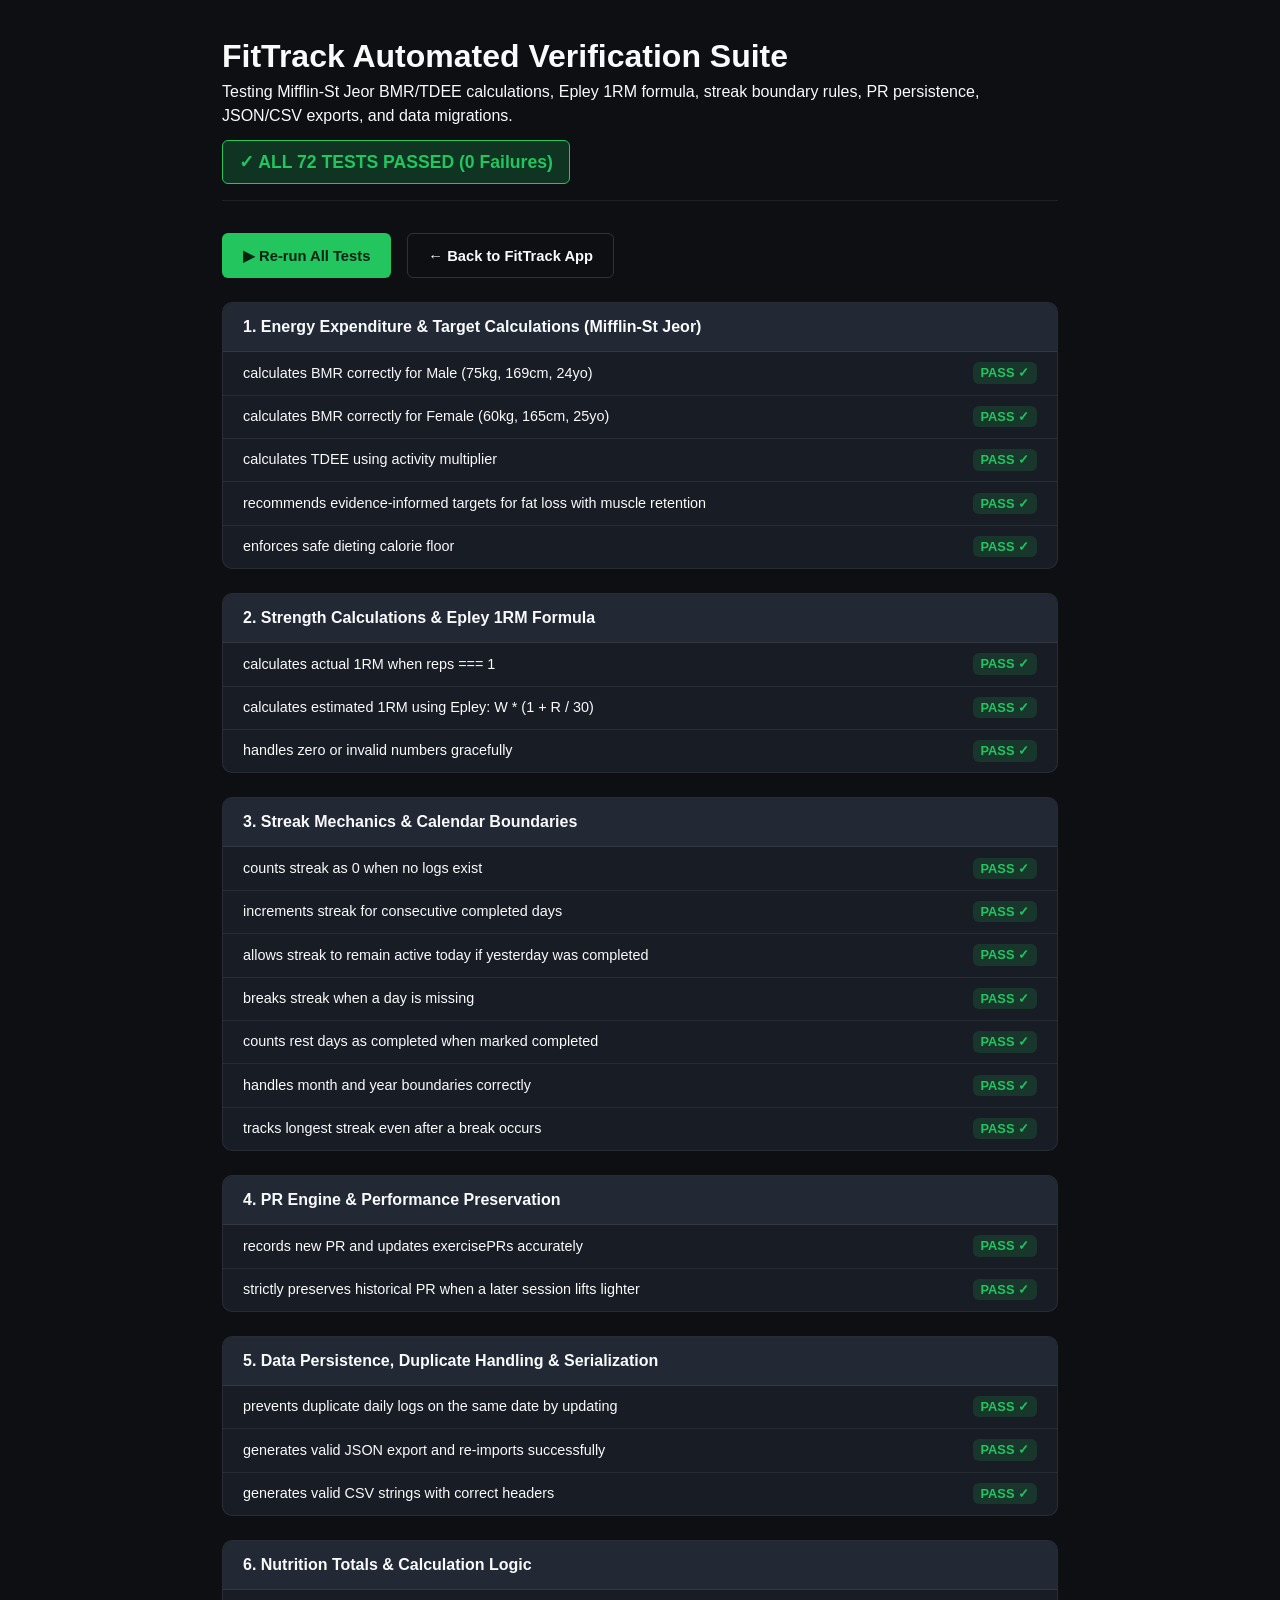
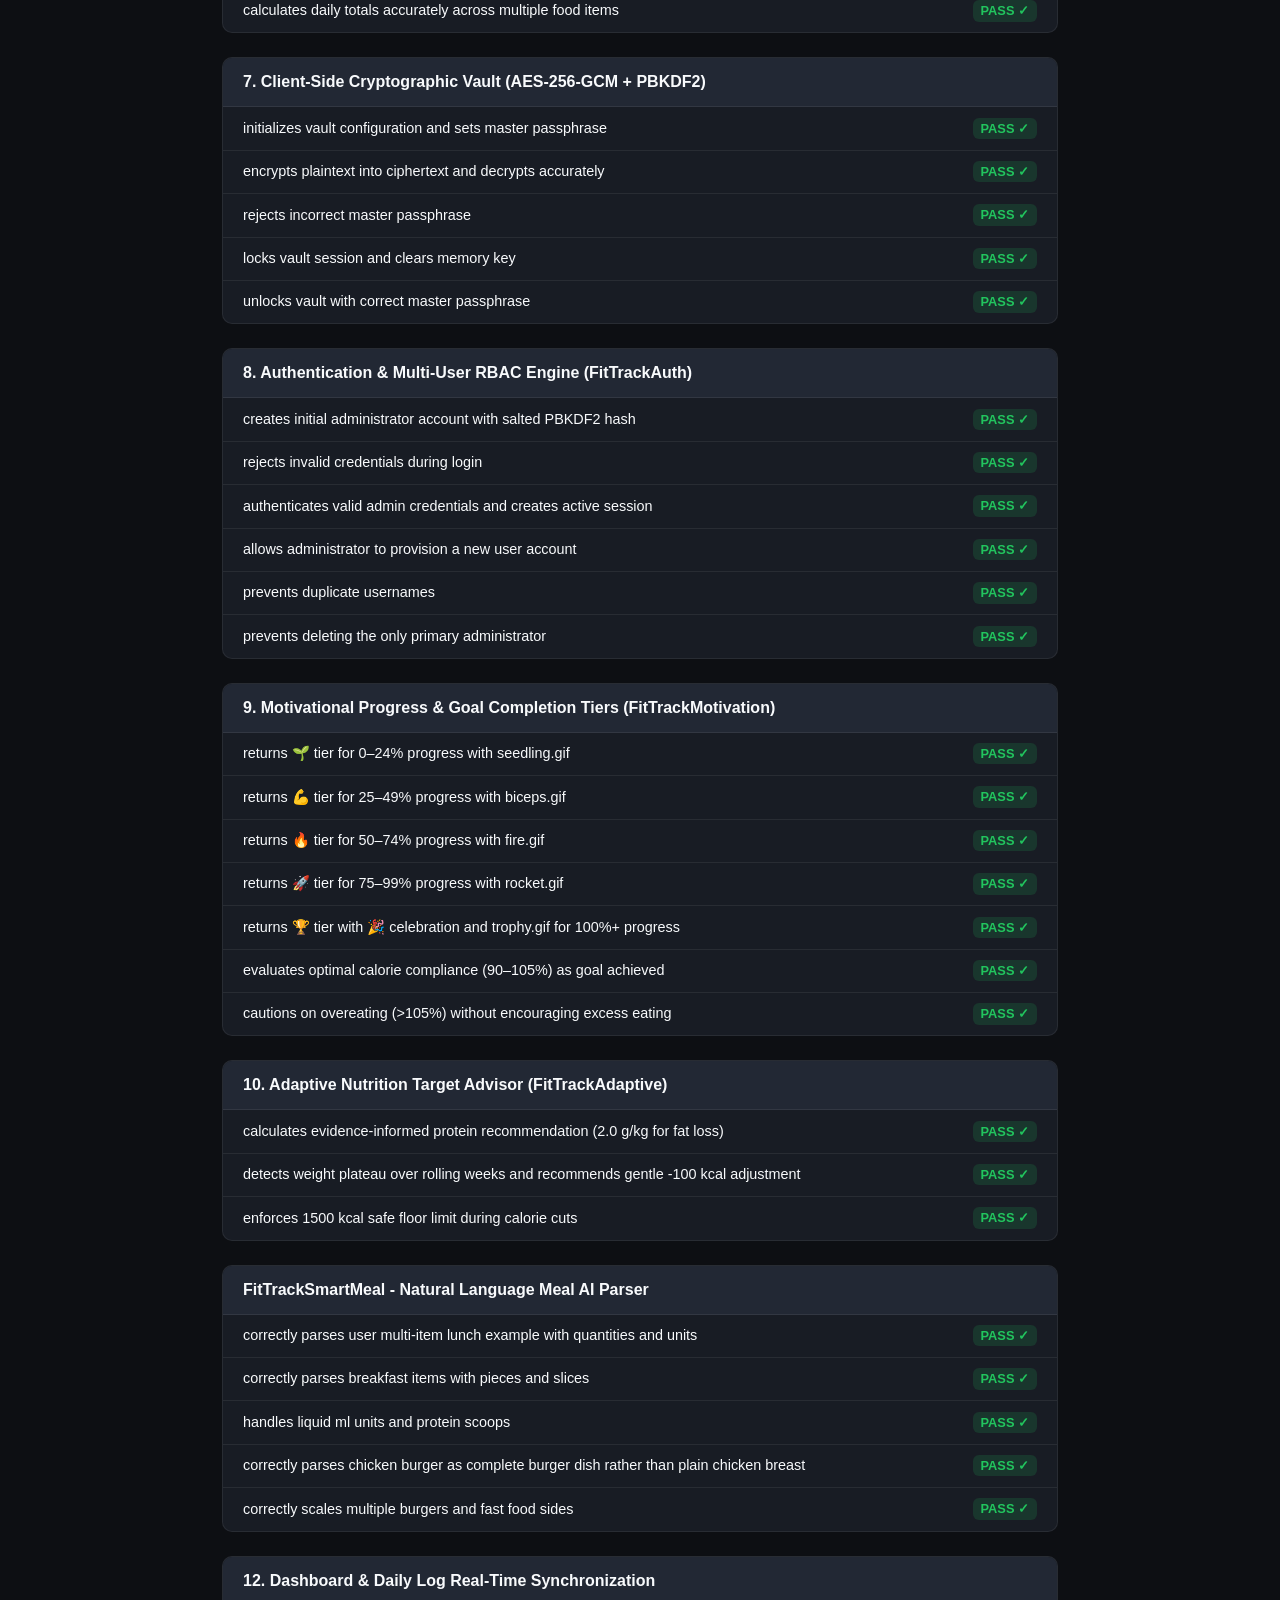
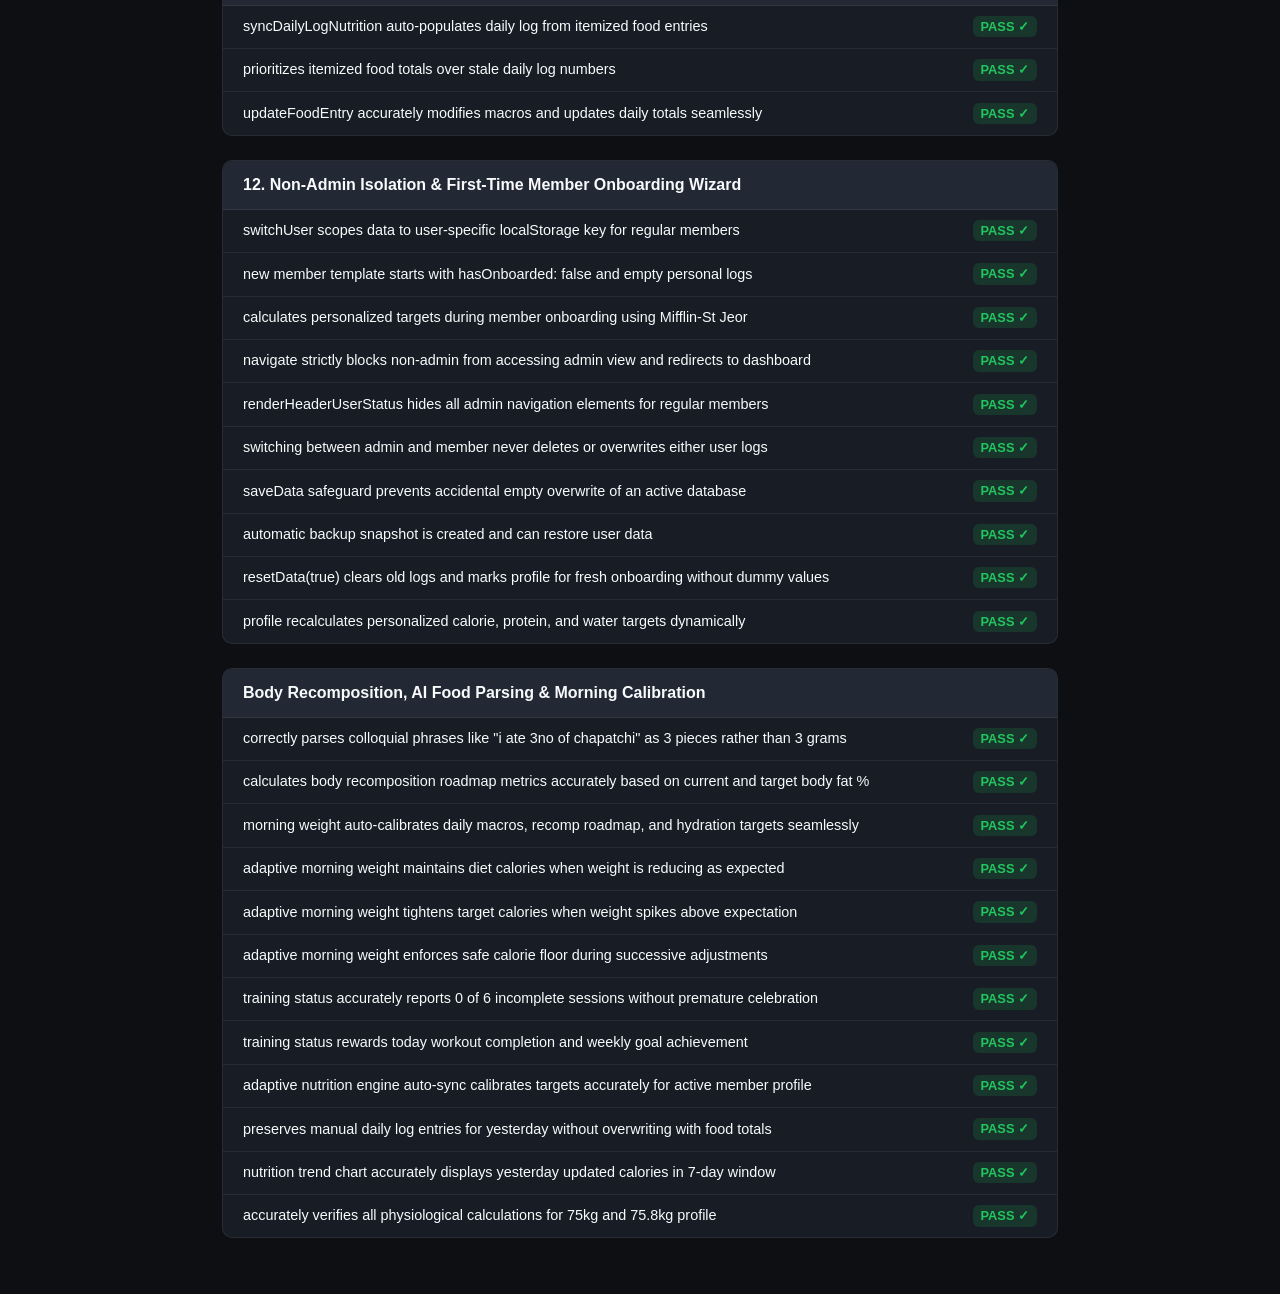
==== tests.html @ 97060d42 "feat: complete FitTrack Pro suite with Adaptive Nutrition Engine, Recomp Roadmap, and AES-256 Vault" ====
<!DOCTYPE html>
<html lang="en">
<head>
  <meta charset="UTF-8">
  <meta name="viewport" content="width=device-width, initial-scale=1.0">
  <title>FitTrack Automated Test Runner</title>
  <link rel="stylesheet" href="styles.css">
  <style>
    body {
      padding: 2rem;
      max-width: 900px;
      margin: 0 auto;
    }
    .test-header {
      margin-bottom: 2rem;
      border-bottom: 1px solid var(--border-subtle);
      padding-bottom: 1rem;
    }
    .test-summary-badge {
      display: inline-flex;
      align-items: center;
      gap: 0.5rem;
      font-size: 1.1rem;
      font-weight: 700;
      padding: 0.5rem 1rem;
      border-radius: var(--radius-sm);
      margin-top: 0.75rem;
    }
    .badge-pass {
      background-color: rgba(34, 197, 94, 0.2);
      color: var(--accent-lime);
      border: 1px solid var(--accent-lime);
    }
    .badge-fail {
      background-color: rgba(239, 68, 68, 0.2);
      color: #f87171;
      border: 1px solid #ef4444;
    }
    .test-suite {
      background-color: var(--bg-card);
      border: 1px solid var(--border-subtle);
      border-radius: var(--radius-md);
      margin-bottom: 1.5rem;
      overflow: hidden;
    }
    .suite-title {
      background-color: var(--bg-card-elevated);
      padding: 0.75rem 1.25rem;
      font-size: 1rem;
      font-weight: 700;
      border-bottom: 1px solid var(--border-subtle);
      display: flex;
      justify-content: space-between;
    }
    .test-case {
      padding: 0.65rem 1.25rem;
      border-bottom: 1px solid var(--border-subtle);
      display: flex;
      align-items: center;
      justify-content: space-between;
      font-size: 0.9rem;
    }
    .test-case:last-child {
      border-bottom: none;
    }
    .test-status {
      font-weight: 700;
      font-size: 0.8rem;
      padding: 0.2rem 0.5rem;
      border-radius: var(--radius-sm);
    }
    .status-ok {
      background-color: rgba(34, 197, 94, 0.15);
      color: var(--accent-lime);
    }
    .status-err {
      background-color: rgba(239, 68, 68, 0.15);
      color: #f87171;
    }
    .test-error-msg {
      color: #f87171;
      font-family: monospace;
      font-size: 0.8rem;
      margin-top: 0.35rem;
    }
    .test-runner-actions {
      display: flex;
      gap: 1rem;
      margin-bottom: 1.5rem;
    }
  </style>
</head>
<body>
  <div class="test-header">
    <h1>FitTrack Automated Verification Suite</h1>
    <p class="text-secondary">Testing Mifflin-St Jeor BMR/TDEE calculations, Epley 1RM formula, streak boundary rules, PR persistence, JSON/CSV exports, and data migrations.</p>
    <div id="test-summary">
      <div class="test-summary-badge badge-pass" id="summary-pill">
        Running tests...
      </div>
    </div>
  </div>

  <div class="test-runner-actions">
    <button type="button" class="btn btn-primary" onclick="runAllTests()">▶ Re-run All Tests</button>
    <a href="index.html" class="btn btn-outline">← Back to FitTrack App</a>
  </div>

  <div id="test-results-container"></div>

  <!-- Include App Logic -->
  <script src="app.js"></script>
  <script>
    'use strict';

    // Simple test harness
    const suites = [];
    let currentSuite = null;

    function describe(suiteName, fn) {
      currentSuite = { name: suiteName, tests: [] };
      suites.push(currentSuite);
      fn();
    }

    function it(testName, fn) {
      currentSuite.tests.push({ name: testName, fn });
    }

    function assert(condition, message) {
      if (!condition) {
        throw new Error(message || 'Assertion failed');
      }
    }

    function assertEquals(actual, expected, message) {
      if (actual !== expected) {
        throw new Error((message ? message + ': ' : '') + `Expected [${expected}] but got [${actual}]`);
      }
    }

    // ==========================================
    // TEST SUITES
    // ==========================================

    describe('1. Energy Expenditure & Target Calculations (Mifflin-St Jeor)', () => {
      it('calculates BMR correctly for Male (75kg, 169cm, 24yo)', () => {
        // 10*75 + 6.25*169 - 5*24 + 5 = 750 + 1056.25 - 120 + 5 = 1691.25 -> 1691
        const bmr = FitTrackCalc.calculateBMR(75, 169, 24, 'male');
        assertEquals(bmr, 1691, 'Male BMR should match Mifflin-St Jeor formula');
      });

      it('calculates BMR correctly for Female (60kg, 165cm, 25yo)', () => {
        // 10*60 + 6.25*165 - 5*25 - 161 = 600 + 1031.25 - 125 - 161 = 1345.25 -> 1345
        const bmr = FitTrackCalc.calculateBMR(60, 165, 25, 'female');
        assertEquals(bmr, 1345, 'Female BMR should match Mifflin-St Jeor formula');
      });

      it('calculates TDEE using activity multiplier', () => {
        const bmr = 1691;
        const tdee = FitTrackCalc.calculateTDEE(bmr, 1.6);
        assertEquals(tdee, 2706, 'TDEE should multiply BMR by 1.6');
      });

      it('recommends evidence-informed targets for fat loss with muscle retention', () => {
        const profile = { weight: 75, height: 169, age: 24, sex: 'male', activityLevel: '1.6', goal: 'fat_loss' };
        const targets = FitTrackCalc.calculateTargets(profile);

        assert(targets.targetCalories >= 2200 && targets.targetCalories <= 2400, `Calories should be in moderate deficit: ${targets.targetCalories}`);
        assertEquals(targets.proteinGrams, 150, 'Recommended protein at 2.0g/kg for 75kg should be 150g');
        assertEquals(targets.proteinRangeMin, 120, 'Min protein (1.6g/kg) should be 120g');
        assertEquals(targets.proteinRangeMax, 165, 'Max protein (2.2g/kg) should be 165g');
        assert(targets.deficitKcal >= 300 && targets.deficitKcal <= 500, 'Deficit should be moderate (300-500 kcal)');
      });

      it('enforces safe dieting calorie floor', () => {
        const lowProfile = { weight: 45, height: 150, age: 30, sex: 'female', activityLevel: '1.2', goal: 'fat_loss' };
        const targets = FitTrackCalc.calculateTargets(lowProfile);
        assert(targets.targetCalories >= 1500, 'Calorie target must never be dangerously low');
      });
    });

    describe('2. Strength Calculations & Epley 1RM Formula', () => {
      it('calculates actual 1RM when reps === 1', () => {
        const res = FitTrackCalc.calculate1RM(100, 1);
        assertEquals(res.estimated1RM, 100);
        assertEquals(res.isActual1RM, true, 'Reps === 1 should be flagged as Actual 1RM');
      });

      it('calculates estimated 1RM using Epley: W * (1 + R / 30)', () => {
        // 80 * (1 + 10 / 30) = 80 * 1.3333 = 106.7
        const res = FitTrackCalc.calculate1RM(80, 10);
        assertEquals(res.estimated1RM, 106.7);
        assertEquals(res.isActual1RM, false, 'Reps > 1 should be flagged as estimated');
      });

      it('handles zero or invalid numbers gracefully', () => {
        const res = FitTrackCalc.calculate1RM(0, 5);
        assertEquals(res.estimated1RM, 0);
        assertEquals(res.isActual1RM, false);
      });
    });

    describe('3. Streak Mechanics & Calendar Boundaries', () => {
      it('counts streak as 0 when no logs exist', () => {
        const res = FitTrackCalc.calculateStreaks([]);
        assertEquals(res.currentStreak, 0);
        assertEquals(res.longestStreak, 0);
        assertEquals(res.todayCompleted, false);
      });

      it('increments streak for consecutive completed days', () => {
        const logs = [
          { date: '2026-10-26', completed: true },
          { date: '2026-10-27', completed: true },
          { date: '2026-10-28', completed: true }
        ];
        const res = FitTrackCalc.calculateStreaks(logs, '2026-10-28');
        assertEquals(res.currentStreak, 3);
        assertEquals(res.longestStreak, 3);
        assertEquals(res.todayCompleted, true);
      });

      it('allows streak to remain active today if yesterday was completed', () => {
        const logs = [
          { date: '2026-10-26', completed: true },
          { date: '2026-10-27', completed: true }
          // 2026-10-28 is today and not yet completed
        ];
        const res = FitTrackCalc.calculateStreaks(logs, '2026-10-28');
        assertEquals(res.currentStreak, 2, 'Active streak should carry over yesterday so user can log today');
        assertEquals(res.todayCompleted, false);
      });

      it('breaks streak when a day is missing', () => {
        const logs = [
          { date: '2026-10-25', completed: true },
          // 2026-10-26 missing
          { date: '2026-10-27', completed: true },
          { date: '2026-10-28', completed: true }
        ];
        const res = FitTrackCalc.calculateStreaks(logs, '2026-10-28');
        assertEquals(res.currentStreak, 2, 'Current streak should only count consecutive run from Oct 27');
        assertEquals(res.longestStreak, 2);
      });

      it('counts rest days as completed when marked completed', () => {
        const logs = [
          { date: '2026-10-27', completed: true, workoutStatus: 'workout' },
          { date: '2026-10-28', completed: true, workoutStatus: 'rest' } // Rest day saved!
        ];
        const res = FitTrackCalc.calculateStreaks(logs, '2026-10-28');
        assertEquals(res.currentStreak, 2, 'Rest days must count toward streak if log is saved');
      });

      it('handles month and year boundaries correctly', () => {
        const logs = [
          { date: '2025-12-31', completed: true },
          { date: '2026-01-01', completed: true },
          { date: '2026-01-02', completed: true }
        ];
        const res = FitTrackCalc.calculateStreaks(logs, '2026-01-02');
        assertEquals(res.currentStreak, 3, 'Consecutive days across year boundary must increment streak');
      });

      it('tracks longest streak even after a break occurs', () => {
        const logs = [
          // 5-day streak
          { date: '2026-01-01', completed: true },
          { date: '2026-01-02', completed: true },
          { date: '2026-01-03', completed: true },
          { date: '2026-01-04', completed: true },
          { date: '2026-01-05', completed: true },
          // Gap
          // New 2-day streak
          { date: '2026-01-10', completed: true },
          { date: '2026-01-11', completed: true }
        ];
        const res = FitTrackCalc.calculateStreaks(logs, '2026-01-11');
        assertEquals(res.currentStreak, 2);
        assertEquals(res.longestStreak, 5, 'Longest historical streak should be 5');
      });
    });

    describe('4. PR Engine & Performance Preservation', () => {
      it('records new PR and updates exercisePRs accurately', () => {
        const store = new FitTrackStore();
        store.data.workouts = [];
        store.data.exercisePRs = {};

        const workout1 = {
          id: 'w-test-1',
          date: '2026-10-20',
          name: 'Chest Day',
          exercises: [
            {
              name: 'Barbell Bench Press',
              muscleGroup: 'Chest',
              isPrimary: true,
              sets: [{ weight: 80, reps: 5 }] // Est 1RM: 80 * (1 + 5/30) = 93.3
            }
          ]
        };

        store.saveWorkout(workout1);
        const pr = store.data.exercisePRs['barbell bench press'];
        assert(pr !== undefined, 'PR record should be created');
        assertEquals(pr.bestWeight, 80);
        assertEquals(pr.bestEst1RM, 93.3);
      });

      it('strictly preserves historical PR when a later session lifts lighter', () => {
        const store = new FitTrackStore();
        store.data.workouts = [];
        store.data.exercisePRs = {};

        // Day 1: Heavy PR
        store.saveWorkout({
          id: 'w-heavy',
          date: '2026-10-20',
          name: 'Heavy Day',
          exercises: [{ name: 'Squat', muscleGroup: 'Legs', isPrimary: true, sets: [{ weight: 120, reps: 5 }] }] // 1RM ~140
        });

        // Day 2: Light recovery session
        store.saveWorkout({
          id: 'w-light',
          date: '2026-10-23',
          name: 'Light Day',
          exercises: [{ name: 'Squat', muscleGroup: 'Legs', isPrimary: true, sets: [{ weight: 90, reps: 5 }] }]
        });

        const pr = store.data.exercisePRs['squat'];
        assertEquals(pr.bestWeight, 120, 'Best weight must not be overwritten by lighter workout');
        assertEquals(pr.bestEst1RM, 140, 'Best est 1RM must remain from the heavy session');
      });
    });

    describe('5. Data Persistence, Duplicate Handling & Serialization', () => {
      it('prevents duplicate daily logs on the same date by updating', () => {
        const store = new FitTrackStore();
        store.data.dailyLogs = [];

        store.saveDailyLog({ date: '2026-10-28', calories: 2000, protein: 140, completed: true });
        assertEquals(store.data.dailyLogs.length, 1);

        // Save again for same date with updated calories
        store.saveDailyLog({ date: '2026-10-28', calories: 2150, protein: 155, completed: true });
        assertEquals(store.data.dailyLogs.length, 1, 'Should NOT create duplicate entry for same date');
        assertEquals(store.data.dailyLogs[0].calories, 2150);
        assertEquals(store.data.dailyLogs[0].protein, 155);
      });

      it('generates valid JSON export and re-imports successfully', () => {
        const store = new FitTrackStore();
        store.data.profile.weight = 74.5;
        const exported = store.exportJSON();
        assert(typeof exported === 'string', 'Export must return a string');
        
        const freshStore = new FitTrackStore();
        const importRes = freshStore.importJSON(exported);
        assertEquals(importRes.success, true);
        assertEquals(freshStore.data.profile.weight, 74.5);
      });

      it('generates valid CSV strings with correct headers', () => {
        const store = new FitTrackStore();
        store.data.measurements = [
          { date: '2026-10-28', weight: 74.8, bodyFat: 15.2, waist: 83.5, notes: 'Morning' }
        ];

        const csv = store.exportCSV('measurements');
        assert(csv.includes('Date,Weight (kg),Body Fat (%),Waist (cm)'), 'CSV must contain standard headers');
        assert(csv.includes('"2026-10-28"'), 'CSV must contain data row');
      });
    });

    describe('6. Nutrition Totals & Calculation Logic', () => {
      it('calculates daily totals accurately across multiple food items', () => {
        const store = new FitTrackStore();
        store.data.foodEntries = [
          { id: '1', date: '2026-10-28', calories: 330, protein: 62, carbs: 0, fat: 7 },
          { id: '2', date: '2026-10-28', calories: 120, protein: 25, carbs: 2, fat: 1 },
          { id: '3', date: '2026-10-27', calories: 500, protein: 30, carbs: 50, fat: 10 } // Different date
        ];

        const totals = store.getDailyNutritionTotals('2026-10-28');
        assertEquals(totals.calories, 450);
        assertEquals(totals.protein, 87);
        assertEquals(totals.carbs, 2);
        assertEquals(totals.fat, 8);
      });
    });

    describe('7. Client-Side Cryptographic Vault (AES-256-GCM + PBKDF2)', () => {
      it('initializes vault configuration and sets master passphrase', async () => {
        localStorage.removeItem(FitTrackVault.VAULT_CONFIG_KEY);
        const res = await FitTrackVault.setupMasterPassword('AdminSecret123');
        assertEquals(res.success, true);
        assertEquals(FitTrackVault.isVaultConfigured(), true);
        assertEquals(FitTrackVault.isUnlocked, true);
      });

      it('encrypts plaintext into ciphertext and decrypts accurately', async () => {
        const secretPayload = JSON.stringify({ weight: 75.2, notes: 'Private gym session' });
        const encrypted = await FitTrackVault.encrypt(secretPayload);
        assertEquals(encrypted.encrypted, true);
        assert(typeof encrypted.ciphertext === 'string' && encrypted.ciphertext.length > 0);

        const decrypted = await FitTrackVault.decrypt(encrypted);
        assertEquals(decrypted, secretPayload);
      });

      it('rejects incorrect master passphrase', async () => {
        const unlockRes = await FitTrackVault.unlock('WrongPassword!');
        assertEquals(unlockRes.success, false);
      });

      it('locks vault session and clears memory key', async () => {
        FitTrackVault.lock();
        assertEquals(FitTrackVault.isUnlocked, false);
        assertEquals(FitTrackVault.sessionKey, null);
      });

      it('unlocks vault with correct master passphrase', async () => {
        const unlockRes = await FitTrackVault.unlock('AdminSecret123');
        assertEquals(unlockRes.success, true);
        assertEquals(FitTrackVault.isUnlocked, true);
        assert(FitTrackVault.sessionKey !== null);
      });
    });

    describe('8. Authentication & Multi-User RBAC Engine (FitTrackAuth)', () => {
      it('creates initial administrator account with salted PBKDF2 hash', async () => {
        localStorage.removeItem(FitTrackAuth.USERS_STORAGE_KEY);
        sessionStorage.removeItem(FitTrackAuth.SESSION_STORAGE_KEY);
        
        const res = await FitTrackAuth.createAdminAccount('admin', 'SecurePass123!');
        assertEquals(res.success, true);
        assertEquals(FitTrackAuth.isAuthenticated(), true);
        assertEquals(FitTrackAuth.isAdmin(), true);
        assertEquals(FitTrackAuth.hasAdminUser(), true);
      });

      it('rejects invalid credentials during login', async () => {
        FitTrackAuth.logout();
        assertEquals(FitTrackAuth.isAuthenticated(), false);
        const loginFail = await FitTrackAuth.login('admin', 'WrongPass!');
        assertEquals(loginFail.success, false);
      });

      it('authenticates valid admin credentials and creates active session', async () => {
        const loginOk = await FitTrackAuth.login('admin', 'SecurePass123!');
        assertEquals(loginOk.success, true);
        assertEquals(FitTrackAuth.isAuthenticated(), true);
        assert(FitTrackAuth.getSession().token !== null);
      });

      it('allows administrator to provision a new user account', async () => {
        const newU = await FitTrackAuth.createUserByAdmin('client_mike', 'MemberPass456!', 'user');
        assertEquals(newU.success, true);
        assertEquals(newU.user.role, 'user');
        assertEquals(newU.user.username, 'client_mike');
      });

      it('prevents duplicate usernames', async () => {
        const dup = await FitTrackAuth.createUserByAdmin('client_mike', 'AnotherPass789!', 'user');
        assertEquals(dup.success, false);
      });

      it('prevents deleting the only primary administrator', async () => {
        const adminUser = FitTrackAuth.getUsers().find(u => u.role === 'admin');
        assert(adminUser !== undefined, 'Admin user should exist');
        const delRes = FitTrackAuth.deleteUserByAdmin(adminUser.id);
        assertEquals(delRes.success, false);
      });
    });

    describe('9. Motivational Progress & Goal Completion Tiers (FitTrackMotivation)', () => {
      it('returns 🌱 tier for 0–24% progress with seedling.gif', () => {
        const t = FitTrackMotivation.getTier(15);
        assertEquals(t.emoji, '🌱');
        assertEquals(t.gif, 'assets/gifs/seedling.gif');
        assertEquals(t.message, 'Every journey starts with a small step!');
      });

      it('returns 💪 tier for 25–49% progress with biceps.gif', () => {
        const t = FitTrackMotivation.getTier(35);
        assertEquals(t.emoji, '💪');
        assertEquals(t.gif, 'assets/gifs/biceps.gif');
        assertEquals(t.message, 'Good start! Keep going!');
      });

      it('returns 🔥 tier for 50–74% progress with fire.gif', () => {
        const t = FitTrackMotivation.getTier(60);
        assertEquals(t.emoji, '🔥');
        assertEquals(t.gif, 'assets/gifs/fire.gif');
        assertEquals(t.message, 'You’re making great progress!');
      });

      it('returns 🚀 tier for 75–99% progress with rocket.gif', () => {
        const t = FitTrackMotivation.getTier(88);
        assertEquals(t.emoji, '🚀');
        assertEquals(t.gif, 'assets/gifs/rocket.gif');
        assertEquals(t.message, 'Almost there! Keep pushing!');
      });

      it('returns 🏆 tier with 🎉 celebration and trophy.gif for 100%+ progress', () => {
        const t = FitTrackMotivation.getTier(100);
        assertEquals(t.emoji, '🏆');
        assertEquals(t.gif, 'assets/gifs/trophy.gif');
        assertEquals(t.celebration, '🎉');
        assertEquals(t.isComplete, true);
      });

      it('evaluates optimal calorie compliance (90–105%) as goal achieved', () => {
        const calOk = FitTrackMotivation.getCalorieTier(2150, 2200);
        assertEquals(calOk.emoji, '🏆');
        assertEquals(calOk.isComplete, true);
      });

      it('cautions on overeating (>105%) without encouraging excess eating', () => {
        const calOver = FitTrackMotivation.getCalorieTier(2500, 2200);
        assertEquals(calOver.emoji, '⚖️');
        assertEquals(calOver.isComplete, false);
      });
    });

    describe('10. Adaptive Nutrition Target Advisor (FitTrackAdaptive)', () => {
      it('calculates evidence-informed protein recommendation (2.0 g/kg for fat loss)', () => {
        const store = new FitTrackStore();
        store.data.profile.weight = 80;
        store.data.profile.goal = 'fat_loss';
        const evalRes = FitTrackAdaptive.evaluateTargets(store);
        assertEquals(evalRes.recommendedProtein, 160); // 80 * 2.0
      });

      it('detects weight plateau over rolling weeks and recommends gentle -100 kcal adjustment', () => {
        const store = new FitTrackStore();
        store.data.profile.weight = 80;
        store.data.goals.dailyCalories = 2200;
        store.data.dailyLogs = [
          { date: '2026-10-28', weight: 80.0 }, { date: '2026-10-27', weight: 80.0 }, { date: '2026-10-26', weight: 80.0 },
          { date: '2026-10-25', weight: 80.0 }, { date: '2026-10-24', weight: 80.0 }, { date: '2026-10-23', weight: 80.0 },
          { date: '2026-10-22', weight: 80.0 }, { date: '2026-10-21', weight: 80.0 }, { date: '2026-10-20', weight: 80.0 }
        ];
        const plateauEval = FitTrackAdaptive.evaluateTargets(store);
        assertEquals(plateauEval.recommendedCalories, 2100);
      });

      it('enforces 1500 kcal safe floor limit during calorie cuts', () => {
        const store = new FitTrackStore();
        store.data.profile.weight = 80;
        store.data.goals.dailyCalories = 1550;
        store.data.dailyLogs = [
          { date: '2026-10-28', weight: 80.0 }, { date: '2026-10-27', weight: 80.0 }, { date: '2026-10-26', weight: 80.0 },
          { date: '2026-10-25', weight: 80.0 }, { date: '2026-10-24', weight: 80.0 }, { date: '2026-10-23', weight: 80.0 },
          { date: '2026-10-22', weight: 80.0 }, { date: '2026-10-21', weight: 80.0 }, { date: '2026-10-20', weight: 80.0 }
        ];
        const floorEval = FitTrackAdaptive.evaluateTargets(store);
        assertEquals(floorEval.recommendedCalories, 1500);
      });
    });

    describe('FitTrackSmartMeal - Natural Language Meal AI Parser', () => {
      it('correctly parses user multi-item lunch example with quantities and units', () => {
        const text = `lunch\n\nrice - 100g\nchicken 200 gm\n2 boiled egg white\ngravy`;
        const res = FitTrackSmartMeal.parseMealText(text);
        assertEquals(res.category, 'lunch');
        assertEquals(res.items.length, 4);
        assertEquals(res.items[0].name, 'Cooked Rice');
        assertEquals(res.items[0].calories, 130);
        assertEquals(res.items[1].name, 'Chicken Breast (Cooked)');
        assertEquals(res.items[1].calories, 330);
        assertEquals(res.items[1].protein, 62);
        assertEquals(res.items[2].name, 'Boiled Egg White');
        assertEquals(res.items[2].calories, 34);
        assertEquals(res.items[2].protein, 7.2);
        assertEquals(res.items[3].name, 'Curry Gravy');
        assertEquals(res.items[3].calories, 120);
        assertEquals(res.totalCalories, 614);
        assertEquals(res.totalProtein, 74.4);
      });

      it('correctly parses breakfast items with pieces and slices', () => {
        const text = `breakfast: 3 whole eggs, 2 slices bread, 1 banana`;
        const res = FitTrackSmartMeal.parseMealText(text);
        assertEquals(res.category, 'breakfast');
        assertEquals(res.items.length, 3);
        assertEquals(res.items[0].calories, 222);
        assertEquals(res.items[0].protein, 18.9);
        assertEquals(res.items[1].calories, 150);
        assertEquals(res.items[2].calories, 105);
      });

      it('handles liquid ml units and protein scoops', () => {
        const text = `snack: 1 scoop whey protein, 250ml milk, 1 tbsp peanut butter`;
        const res = FitTrackSmartMeal.parseMealText(text);
        assertEquals(res.category, 'snack');
        assertEquals(res.items.length, 3);
        assertEquals(res.items[0].calories, 120);
        assertEquals(res.items[0].protein, 24);
        assertEquals(res.items[1].calories, 155);
        assertEquals(res.items[1].protein, 8);
        assertEquals(res.items[2].calories, 95);
      });

      it('correctly parses chicken burger as complete burger dish rather than plain chicken breast', () => {
        const text = 'chicken burger';
        const res = FitTrackSmartMeal.parseMealText(text);
        assertEquals(res.items.length, 1);
        assertEquals(res.items[0].name, 'Chicken Burger');
        assertEquals(res.items[0].serving, '1 pc');
        assertEquals(res.items[0].calories, 440);
        assertEquals(res.items[0].protein, 26);
        assertEquals(res.items[0].carbs, 42);
        assertEquals(res.items[0].fat, 19);
      });

      it('correctly scales multiple burgers and fast food sides', () => {
        const text = '2 chicken burgers, 1 french fries';
        const res = FitTrackSmartMeal.parseMealText(text);
        assertEquals(res.items.length, 2);
        assertEquals(res.items[0].name, 'Chicken Burger');
        assertEquals(res.items[0].serving, '2 pcs');
        assertEquals(res.items[0].calories, 880);
        assertEquals(res.items[0].protein, 52);
        assertEquals(res.items[0].carbs, 84);
        assertEquals(res.items[1].name, 'French Fries');
        assertEquals(res.items[1].calories, 312);
      });
    });

    describe('12. Dashboard & Daily Log Real-Time Synchronization', () => {
      it('syncDailyLogNutrition auto-populates daily log from itemized food entries', () => {
        const store = new FitTrackStore();
        const date = '2026-10-28';
        store.data.dailyLogs = [{ date, calories: 981, protein: 80 }];
        store.data.foodEntries = [
          { id: 'f1', date, name: 'Cooked Rice', calories: 260, protein: 5, carbs: 56, fat: 1 },
          { id: 'f2', date, name: 'Chicken Breast', calories: 330, protein: 62, carbs: 0, fat: 7 }
        ];

        const totals = store.getDailyNutritionTotals(date);
        assertEquals(totals.calories, 590);
        assertEquals(totals.protein, 67);

        // App instance mock or test sync logic
        const app = new FitTrackApp();
        app.store = store;
        const res = app.syncDailyLogNutrition(date, true);
        assertEquals(res.calories, 590);
        assertEquals(res.protein, 67);

        const updatedLog = store.getDailyLog(date);
        assertEquals(updatedLog.calories, 590);
        assertEquals(updatedLog.protein, 67);
      });

      it('prioritizes itemized food totals over stale daily log numbers', () => {
        const store = new FitTrackStore();
        const date = '2026-10-28';
        // Stale log has 981 kcal and 80g
        store.data.dailyLogs = [{ date, calories: 981, protein: 80 }];
        // User logged items totaling 1725 kcal and 157g protein
        store.data.foodEntries = [
          { id: 'f1', date, name: 'Chicken', calories: 800, protein: 100 },
          { id: 'f2', date, name: 'Rice', calories: 925, protein: 57 }
        ];

        const hasFoodEntries = store.getFoodEntriesForDate(date).length > 0;
        const nutritionTotals = store.getDailyNutritionTotals(date);

        const caloriesLogged = (hasFoodEntries || nutritionTotals.calories > 0)
          ? nutritionTotals.calories
          : (store.getDailyLog(date)?.calories || 0);

        const proteinLogged = (hasFoodEntries || nutritionTotals.protein > 0)
          ? nutritionTotals.protein
          : (store.getDailyLog(date)?.protein || 0);

        assertEquals(caloriesLogged, 1725);
        assertEquals(proteinLogged, 157);
      });

      it('updateFoodEntry accurately modifies macros and updates daily totals seamlessly', () => {
        const store = new FitTrackStore();
        const date = '2026-10-28';
        store.data.dailyLogs = [{ date, calories: 330, protein: 46, carbs: 0, fat: 7 }];
        store.data.foodEntries = [
          { id: 'f-chicken', date, name: 'chicken', serving: '200', calories: 330, protein: 46, carbs: 0, fat: 7 }
        ];

        // Edit chicken entry: updated to 62g protein and 350 kcal
        const updated = store.updateFoodEntry({
          id: 'f-chicken',
          name: 'Chicken Breast (Cooked)',
          serving: '200g',
          calories: 350,
          protein: 62,
          carbs: 0,
          fat: 8
        });

        assertEquals(updated.calories, 350);
        assertEquals(updated.protein, 62);
        assertEquals(updated.name, 'Chicken Breast (Cooked)');

        // Check new totals for date
        const newTotals = store.getDailyNutritionTotals(date);
        assertEquals(newTotals.calories, 350);
        assertEquals(newTotals.protein, 62);

        // App syncs to daily log
        const app = new FitTrackApp();
        app.store = store;
        app.syncDailyLogNutrition(date, true);

        const syncdLog = store.getDailyLog(date);
        assertEquals(syncdLog.calories, 350);
        assertEquals(syncdLog.protein, 62);
      });
    });

    describe('12. Non-Admin Isolation & First-Time Member Onboarding Wizard', () => {
      it('switchUser scopes data to user-specific localStorage key for regular members', () => {
        const store = new FitTrackStore();
        const adminUser = { id: 'usr_admin_1', username: 'admin', role: 'admin' };
        store.switchUser(adminUser);
        assertEquals(store.STORAGE_KEY, 'fittrack_app_data_v1');

        const memberUser = { id: 'usr_sarah_101', username: 'sarah', role: 'user' };
        store.switchUser(memberUser);
        assertEquals(store.STORAGE_KEY, 'fittrack_user_data_usr_sarah_101');
      });

      it('new member template starts with hasOnboarded: false and empty personal logs', () => {
        const store = new FitTrackStore();
        const testUserId = 'usr_isolated_test_' + Date.now();
        localStorage.removeItem('fittrack_user_data_' + testUserId);

        const newMember = { id: testUserId, username: 'alex_test', role: 'user', displayName: 'Alex' };
        store.switchUser(newMember);

        assertEquals(store.data.profile.hasOnboarded, false);
        assertEquals(store.data.profile.name, 'Alex');
        assertEquals(store.data.dailyLogs.length, 0);
        assertEquals(store.data.foodEntries.length, 0);
        assertEquals(store.data.measurements.length, 0);

        // Clean up
        localStorage.removeItem('fittrack_user_data_' + testUserId);
      });

      it('calculates personalized targets during member onboarding using Mifflin-St Jeor', () => {
        const weight = 70;
        const height = 175;
        const age = 25;
        const sex = 'male';
        const activityLevel = '1.375';
        const goal = 'fat_loss';

        const bmr = FitTrackCalc.calculateBMR(weight, height, age, sex);
        const tdee = FitTrackCalc.calculateTDEE(bmr, parseFloat(activityLevel));
        const targets = FitTrackCalc.calculateTargets({ weight, height, age, sex, activityLevel, goal });

        assertEquals(bmr, 1674);
        assertEquals(tdee, 2302);
        // Evidence-based protein target for fat loss with muscle retention: 2.0g per kg body weight
        assertEquals(targets.proteinGrams, 140);
        // Deficit: ~18% of TDEE (414 kcal), calories ~1888 kcal
        assert(targets.targetCalories >= 1800 && targets.targetCalories <= 2000, 'Calorie target in optimal cutting range');
      });

      it('navigate strictly blocks non-admin from accessing admin view and redirects to dashboard', () => {
        const app = new FitTrackApp();
        // Mock non-admin member session
        const origGetSession = FitTrackAuth.getSession;
        const origIsAdmin = FitTrackAuth.isAdmin;
        FitTrackAuth.getSession = () => ({ userId: 'usr_member_1', role: 'user', username: 'member' });
        FitTrackAuth.isAdmin = () => false;

        app.navigate('admin');
        assertEquals(app.activeView, 'dashboard');

        // Restore
        FitTrackAuth.getSession = origGetSession;
        FitTrackAuth.isAdmin = origIsAdmin;
      });

      it('renderHeaderUserStatus hides all admin navigation elements for regular members', () => {
        const origGetSession = FitTrackAuth.getSession;
        const origIsAdmin = FitTrackAuth.isAdmin;
        FitTrackAuth.getSession = () => ({ userId: 'usr_member_1', role: 'user', username: 'member' });
        FitTrackAuth.isAdmin = () => false;

        // Create temporary admin and non-admin elements to test
        const adminEl = document.createElement('div');
        adminEl.setAttribute('data-view', 'admin');
        document.body.appendChild(adminEl);

        const stealthBtn = document.createElement('button');
        stealthBtn.id = 'btn-sidebar-privacy';
        document.body.appendChild(stealthBtn);

        const app = new FitTrackApp();
        app.renderHeaderUserStatus();

        assertEquals(adminEl.style.display, 'none');
        assertEquals(stealthBtn.style.display, 'none');

        // Clean up
        adminEl.remove();
        stealthBtn.remove();
        FitTrackAuth.getSession = origGetSession;
        FitTrackAuth.isAdmin = origIsAdmin;
      });

      it('switching between admin and member never deletes or overwrites either user logs', () => {
        const store = new FitTrackStore();
        const adminUser = { id: 'usr_admin_main', username: 'admin', role: 'admin' };
        const memberUser = { id: 'usr_member_persist', username: 'member_jim', role: 'user' };

        // 1. Admin logs food
        store.switchUser(adminUser);
        store.data.foodEntries = [
          { id: 'f-adm-1', date: '2026-10-28', name: 'Alpino Oats', calories: 380, protein: 20 }
        ];
        store.data.dailyLogs = [{ date: '2026-10-28', calories: 380, protein: 20 }];
        store.saveData();

        // 2. Switch to member - member logs different food
        store.switchUser(memberUser);
        assertEquals(store.data.foodEntries.length, 0); // Member starts clean
        store.data.foodEntries = [
          { id: 'f-mem-1', date: '2026-10-28', name: 'Salmon Salad', calories: 450, protein: 40 }
        ];
        store.data.dailyLogs = [{ date: '2026-10-28', calories: 450, protein: 40 }];
        store.saveData();

        // 3. Switch back to admin - verify admin data is 100% preserved
        store.switchUser(adminUser);
        assertEquals(store.data.foodEntries.length, 1);
        assertEquals(store.data.foodEntries[0].name, 'Alpino Oats');
        assertEquals(store.data.dailyLogs[0].calories, 380);

        // 4. Switch back to member - verify member data is 100% preserved
        store.switchUser(memberUser);
        assertEquals(store.data.foodEntries.length, 1);
        assertEquals(store.data.foodEntries[0].name, 'Salmon Salad');
        assertEquals(store.data.dailyLogs[0].calories, 450);

        // Clean up member test key
        localStorage.removeItem('fittrack_user_data_usr_member_persist');
        localStorage.removeItem('fittrack_backup_usr_member_persist_latest');
      });

      it('saveData safeguard prevents accidental empty overwrite of an active database', () => {
        const store = new FitTrackStore();
        const testUser = { id: 'usr_safeguard_test', username: 'safeguard', role: 'user' };
        store.switchUser(testUser);

        // Active database has existing logs
        store.data.dailyLogs = [{ date: '2026-10-28', calories: 2000, protein: 150 }];
        store.data.foodEntries = [{ id: 'f-1', date: '2026-10-28', name: 'Steak', calories: 500, protein: 50 }];
        store.saveData();

        // Now simulate an erroneous empty object being saved
        const emptyData = {
          version: 1,
          profile: { name: 'safeguard' },
          goals: {},
          dailyLogs: [],
          foodEntries: [],
          workouts: [],
          measurements: []
        };
        store.saveData(emptyData);

        // Verify safeguard preserved the logs!
        const verified = store.loadData();
        assertEquals(verified.dailyLogs.length, 1);
        assertEquals(verified.foodEntries.length, 1);
        assertEquals(verified.foodEntries[0].name, 'Steak');

        // Clean up
        localStorage.removeItem('fittrack_user_data_usr_safeguard_test');
        localStorage.removeItem('fittrack_backup_usr_safeguard_test_latest');
      });

      it('automatic backup snapshot is created and can restore user data', () => {
        const store = new FitTrackStore();
        const testUser = { id: 'usr_backup_test', username: 'backup_user', role: 'user' };
        store.switchUser(testUser);

        store.data.foodEntries = [{ id: 'f-bk-1', date: '2026-10-28', name: 'Greek Yogurt', calories: 150, protein: 20 }];
        store.saveData();

        // Check that backup snapshot key exists in localStorage
        const backupRaw = localStorage.getItem('fittrack_backup_usr_backup_test_latest');
        assert(backupRaw !== null, 'Backup snapshot must be persisted');

        const parsed = JSON.parse(backupRaw);
        assertEquals(parsed.data.foodEntries[0].name, 'Greek Yogurt');

        // Test restoring from backup when primary key is missing
        localStorage.removeItem('fittrack_user_data_usr_backup_test');
        const restored = store.loadData();
        assertEquals(restored.foodEntries.length, 1);
        assertEquals(restored.foodEntries[0].name, 'Greek Yogurt');

        // Clean up
        localStorage.removeItem('fittrack_user_data_usr_backup_test');
        localStorage.removeItem('fittrack_backup_usr_backup_test_latest');
      });

      it('resetData(true) clears old logs and marks profile for fresh onboarding without dummy values', () => {
        const store = new FitTrackStore();
        store.data.dailyLogs = [{ date: '2026-10-28', calories: 2500, completed: true }];
        store.data.foodEntries = [{ id: 'f-1', name: 'Chicken', calories: 300 }];
        store.data.profile.age = 24;
        store.data.profile.weight = 75;
        store.data.profile.hasOnboarded = true;
        store.saveData();

        // Perform clean user reset
        const fresh = store.resetData(true);
        assertEquals(fresh.dailyLogs.length, 0, 'Daily logs must be cleared on reset');
        assertEquals(fresh.foodEntries.length, 0, 'Food entries must be cleared on reset');
        assertEquals(fresh.profile.hasOnboarded, false, 'hasOnboarded must be false to prompt fresh onboarding');
        assertEquals(fresh.profile.age, null, 'Dummy age must be cleared');
        assertEquals(fresh.profile.weight, null, 'Dummy weight must be cleared');
      });

      it('profile recalculates personalized calorie, protein, and water targets dynamically', () => {
        const newProfile = {
          age: 28,
          sex: 'male',
          height: 180,
          weight: 80,
          activityLevel: '1.55',
          goal: 'fat_loss'
        };

        const targets = FitTrackCalc.calculateTargets(newProfile);
        const waterTarget = Math.round(newProfile.weight * 35);

        assert(targets.targetCalories > 1500, 'Target calories should be calculated');
        assertEquals(targets.proteinGrams, 160, '80kg * 2.0g/kg should equal 160g protein');
        assertEquals(waterTarget, 2800, '80kg * 35ml/kg should equal 2800ml water');
      });
    });

    describe('Body Recomposition, AI Food Parsing & Morning Calibration', () => {
      it('correctly parses colloquial phrases like "i ate 3no of chapatchi" as 3 pieces rather than 3 grams', () => {
        const parsed = FitTrackSmartMeal.parseMealText('i ate 3no of chapatchi');
        assertEquals(parsed.items.length, 1, 'Should parse exactly one item');
        const item = parsed.items[0];
        assert(item.name.toLowerCase().includes('roti') || item.name.toLowerCase().includes('chapati'), 'Item should be recognized as Roti/Chapati');
        assert(item.serving.includes('3'), 'Serving should indicate 3 pcs');
        assertEquals(item.calories, 312, '3 pieces of chapati should be ~312 kcal (104 * 3)');
        assert(item.protein >= 9, '3 pieces of chapati should have ~9.3g protein');
      });

      it('calculates body recomposition roadmap metrics accurately based on current and target body fat %', () => {
        // 75kg at 22% body fat seeking 10% target body fat
        const recomp = FitTrackCalc.calculateBodyRecomposition(75, 22, 10);
        assertEquals(recomp.currentWeight, 75, 'Current weight is 75 kg');
        assertEquals(recomp.currentBF, 22, 'Current BF is 22%');
        assertEquals(recomp.targetBF, 10, 'Target BF is 10%');
        assertEquals(recomp.leanBodyMass, 58.5, 'Lean Body Mass = 75 * (1 - 0.22) = 58.5 kg');
        assertEquals(recomp.targetWeight, 65, 'Target Weight = 58.5 / (1 - 0.10) = 65 kg');
        assertEquals(recomp.fatMassToLose, 10, 'Fat Mass to Shed = 75 - 65 = 10 kg');
        assertEquals(recomp.estimatedWeeks, 20, 'Estimated Weeks = 10kg / 0.5kg/wk = 20 weeks');
      });

      it('morning weight auto-calibrates daily macros, recomp roadmap, and hydration targets seamlessly', () => {
        const store = new FitTrackStore('test_morning_calib');
        store.data.profile = {
          name: 'Tester',
          age: 25,
          sex: 'male',
          height: 175,
          weight: 78,
          bodyFat: 20,
          targetBodyFat: 12,
          activityLevel: '1.55',
          goal: 'fat_loss',
          hasOnboarded: true
        };
        store.data.goals = {
          dailyCalories: 2200,
          dailyProtein: 156,
          dailyWaterMl: 2730
        };

        // Morning weight check-in at 77 kg
        const newMorningWeight = 77;
        const recomp = FitTrackCalc.calculateBodyRecomposition(newMorningWeight, store.data.profile.bodyFat, store.data.profile.targetBodyFat);
        store.data.profile.weight = newMorningWeight;
        store.data.profile.targetWeight = recomp.targetWeight;
        store.data.goals.targetWeight = recomp.targetWeight;

        const targets = FitTrackCalc.calculateTargets(store.data.profile);
        const waterTarget = Math.round(newMorningWeight * 35);
        store.data.goals.dailyCalories = targets.targetCalories;
        store.data.goals.dailyProtein = targets.proteinGrams;
        store.data.goals.dailyWaterMl = waterTarget;

        assertEquals(store.data.profile.weight, 77, 'Profile weight updated to 77 kg');
        assertEquals(store.data.goals.targetWeight, 70, 'Target weight auto-calibrated to 70 kg');
        assertEquals(store.data.goals.dailyProtein, 154, 'Protein auto-calibrated to 2.0g/kg (154g)');
        assertEquals(store.data.goals.dailyWaterMl, 2695, 'Hydration auto-calibrated to 77 * 35 = 2695 ml');
      });

      it('adaptive morning weight maintains diet calories when weight is reducing as expected', () => {
        // Given current target of 2297 kcal and previous weight 75 kg, a reduction to 74.5 kg maintains calories
        const adaptive = FitTrackCalc.calculateAdaptiveMorningTarget(2297, 75.0, 74.5, 'fat_loss', 'male');
        assertEquals(adaptive.targetCalories, 2297, 'Maintains 2297 kcal diet target when weight is reducing as expected');
        assertEquals(adaptive.adjustment, 0, 'Zero reduction when weight loss is on track');
        assert(adaptive.feedback.includes('reducing as expected'), 'Provides encouraging on-track feedback');
      });

      it('adaptive morning weight tightens target calories when weight spikes above expectation', () => {
        // Given current target of 2297 kcal and previous weight 75 kg, a morning spike to 75.8 kg tightens calories by -75 kcal
        const adaptive = FitTrackCalc.calculateAdaptiveMorningTarget(2297, 75.0, 75.8, 'fat_loss', 'male');
        assertEquals(adaptive.targetCalories, 2222, 'Tightens target from 2297 to 2222 kcal (-75 kcal) instead of increasing food');
        assertEquals(adaptive.adjustment, -75, 'Calorie adjustment is -75 kcal');
        assert(adaptive.feedback.includes('tightened by -75 kcal'), 'Provides corrective tightening feedback');
      });

      it('adaptive morning weight enforces safe calorie floor during successive adjustments', () => {
        // Extremely low calorie target cannot drop below 1500 kcal floor for male
        const adaptive = FitTrackCalc.calculateAdaptiveMorningTarget(1520, 75.0, 76.0, 'fat_loss', 'male');
        assertEquals(adaptive.targetCalories, 1500, 'Calorie target never drops below safe floor of 1500 kcal');
      });

      it('training status accurately reports 0 of 6 incomplete sessions without premature celebration', () => {
        const tier = FitTrackMotivation.getWorkoutTier(false, false, 0, 6);
        assertEquals(tier.tierClass, 'tier-0', 'Tier is tier-0 for 0 completed sessions');
        assertEquals(tier.isComplete, false, 'isComplete is false');
        assert(tier.message.includes('0 of 6 completed'), 'Accurately displays 0 of 6 completed message');
        assert(!tier.message.includes('Goal achieved'), 'Never reports goal achieved when 0 sessions done');
      });

      it('training status rewards today workout completion and weekly goal achievement', () => {
        const todayDoneTier = FitTrackMotivation.getWorkoutTier(true, false, 1, 6);
        assertEquals(todayDoneTier.tierClass, 'tier-75', 'Tier is tier-75 when workout completed today');
        assertEquals(todayDoneTier.isComplete, true, 'isComplete is true');
        assert(todayDoneTier.message.includes("Today's workout completed"), 'Mentions today workout completed');

        const weeklyGoalTier = FitTrackMotivation.getWorkoutTier(true, false, 6, 6);
        assertEquals(weeklyGoalTier.tierClass, 'tier-100', 'Tier is tier-100 when weekly target reached');
        assert(weeklyGoalTier.message.includes('Weekly goal crushed'), 'Mentions weekly goal crushed');
      });

      it('adaptive nutrition engine auto-sync calibrates targets accurately for active member profile', () => {
        const app = new FitTrackApp();
        app.store.data.profile = {
          name: 'CalibTest',
          weight: 75.8,
          height: 169,
          age: 24,
          sex: 'male',
          activityLevel: '1.6',
          goal: 'fat_loss',
          bodyFat: 22,
          targetBodyFat: 10
        };
        app.store.data.goals = {
          dailyCalories: 2310, // stale inflated value
          dailyProtein: 152
        };

        app.handleRecalibrateAdaptiveTargets(false);

        // Evidence-based deficit target: BMR ~1700, TDEE ~2719, ~489 deficit -> ~2230 kcal
        assert(app.store.data.goals.dailyCalories <= 2235, 'Calorie target calibrated down from 2310 to optimal evidence-based cut');
        assertEquals(app.store.data.goals.dailyProtein, 152, 'Protein locked at 2.0g/kg (152g)');
        assertEquals(app.store.data.goals.dailyWaterMl, 2653, 'Water target calibrated to 75.8 * 35 = 2653 ml');
      });

      it('preserves manual daily log entries for yesterday without overwriting with food totals', () => {
        const app = new FitTrackApp();
        const yesterday = '2026-10-29';
        // Suppose food entries for yesterday totaled 1162 kcal
        app.store.data.foodEntries = [
          { id: 'f1', date: yesterday, name: 'Sample Item', calories: 1162, protein: 75 }
        ];
        // User manually updated yesterday\'s daily log to 2150 kcal
        app.store.saveDailyLog({
          date: yesterday,
          calories: 2150,
          protein: 160,
          carbs: 220,
          fat: 65,
          completed: true
        });

        // Set up DOM inputs for the daily log form
        const dummyForm = document.createElement('div');
        dummyForm.innerHTML = `
          <input type="checkbox" id="log-completed" />
          <input type="number" id="log-weight" />
          <input type="number" id="log-bf" />
          <input type="number" id="log-calories" />
          <input type="number" id="log-protein" />
          <input type="number" id="log-carbs" />
          <input type="number" id="log-fat" />
          <select id="log-workout-status"><option value="workout">Workout</option></select>
          <input type="number" id="log-water" />
          <input type="number" id="log-sleep" />
          <textarea id="log-notes"></textarea>
          <div id="log-form-notice"></div>
        `;
        document.body.appendChild(dummyForm);

        try {
          app.loadDailyLogIntoForm(yesterday);
          const calInput = document.getElementById('log-calories');
          const proInput = document.getElementById('log-protein');
          assertEquals(parseFloat(calInput.value), 2150, 'Preserves user manual 2150 kcal instead of reverting to 1162');
          assertEquals(parseFloat(proInput.value), 160, 'Preserves user manual 160g protein');
        } finally {
          document.body.removeChild(dummyForm);
        }
      });

      it('nutrition trend chart accurately displays yesterday updated calories in 7-day window', () => {
        const yesterday = new Date();
        yesterday.setDate(yesterday.getDate() - 1);
        const yesterdayStr = FitTrackCalc.formatDateLocal(yesterday);

        const store = new FitTrackStore();
        store.data.dailyLogs = [
          { date: yesterdayStr, calories: 2150, protein: 160 }
        ];

        // Ensure Chart mock exists if Chart.js is not loaded in unit test environment
        const hadChart = typeof window.Chart !== 'undefined';
        if (!hadChart) {
          window.Chart = function(ctx, cfg) {
            this.ctx = ctx;
            this.config = cfg;
            this.data = cfg.data;
            this.destroy = function() {};
          };
        }

        const dummyCanvas = document.createElement('canvas');
        dummyCanvas.id = 'test-dummy-nutrition-chart';
        dummyCanvas.getContext = () => ({});
        document.body.appendChild(dummyCanvas);

        try {
          FitTrackCharts.renderNutritionTrendChart('test-dummy-nutrition-chart', store.data.dailyLogs, 2228, 152, 7, store);
          const chartInstance = FitTrackCharts.instances['test-dummy-nutrition-chart'];
          assert(chartInstance, 'Chart instance successfully rendered');
          const labels = chartInstance.data.labels;
          const yesterdayLabel = yesterdayStr.slice(5);
          const yIdx = labels.indexOf(yesterdayLabel);
          assert(yIdx !== -1, 'Yesterday is included in the 7-day chronological labels');
          assertEquals(chartInstance.data.datasets[0].data[yIdx], 2150, 'Yesterday bar displays updated 2150 kcal value');
        } finally {
          FitTrackCharts.destroyChart('test-dummy-nutrition-chart');
          if (dummyCanvas.parentNode) dummyCanvas.parentNode.removeChild(dummyCanvas);
          if (!hadChart) delete window.Chart;
        }
      });

      it('accurately verifies all physiological calculations for 75kg and 75.8kg profile', () => {
        // Profile 1: 75 kg, 169 cm, 24yo, Male, 1.6 Activity (Heavy Lifting)
        const t1 = FitTrackCalc.calculateTargets({
          weight: 75,
          height: 169,
          age: 24,
          sex: 'male',
          activityLevel: '1.6',
          goal: 'fat_loss',
          bodyFat: 22,
          targetBodyFat: 10
        });
        assertEquals(t1.bmr, 1691, 'Mifflin-St Jeor BMR for 75kg male is 1691 kcal');
        assertEquals(t1.tdee, 2706, 'TDEE at 1.6x is 2706 kcal');
        assertEquals(t1.deficitKcal, 487, '18% moderate fat loss deficit is 487 kcal');
        assertEquals(t1.targetCalories, 2219, 'Target calories for fat loss cut is 2219 kcal');
        assertEquals(t1.proteinGrams, 150, 'Protein target is 2.0 g/kg (150g)');
        assertEquals(t1.waterTarget, 2625, 'Hydration target is 75 * 35 = 2625 ml');
        assertEquals(t1.recomp.targetWeight, 65, 'Target weight at 10% BF is 65.0 kg');
        assertEquals(t1.recomp.fatMassToLose, 10, 'Fat to lose is 10.0 kg');

        // Profile 2: 75.8 kg morning weigh-in
        const t2 = FitTrackCalc.calculateTargets({
          weight: 75.8,
          height: 169,
          age: 24,
          sex: 'male',
          activityLevel: '1.6',
          goal: 'fat_loss',
          bodyFat: 22,
          targetBodyFat: 10
        });
        assertEquals(t2.bmr, 1699, 'Mifflin-St Jeor BMR for 75.8kg male is 1699 kcal');
        assertEquals(t2.tdee, 2718, 'TDEE at 1.6x is 2718 kcal');
        assertEquals(t2.deficitKcal, 489, '18% deficit is 489 kcal');
        assertEquals(t2.targetCalories, 2229, 'Target calories is 2229 kcal');
        assertEquals(t2.proteinGrams, 152, 'Protein target is 152g (2.0 g/kg)');
        assertEquals(t2.waterTarget, 2653, 'Water target is 75.8 * 35 = 2653 ml');
        assertEquals(t2.recomp.targetWeight, 65.7, 'Target weight at 10% BF is 65.7 kg');
        assertEquals(t2.recomp.fatMassToLose, 10.1, 'Fat to lose is 10.1 kg');
      });
    });

    // Run and render results sequentially in exact declaration order
    async function runAllTests() {
      const container = document.getElementById('test-results-container');
      container.innerHTML = '';
      let totalTests = 0;
      let passedTests = 0;
      let failedTests = 0;

      for (const suite of suites) {
        const suiteEl = document.createElement('div');
        suiteEl.className = 'test-suite';

        let suiteHtml = `<div class="suite-title"><span>${suite.name}</span></div>`;

        for (let idx = 0; idx < suite.tests.length; idx++) {
          const t = suite.tests[idx];
          totalTests++;
          let statusHtml = '';

          try {
            await t.fn();
            passedTests++;
            statusHtml = `<span class="test-status status-ok">PASS ✓</span>`;
          } catch (err) {
            failedTests++;
            statusHtml = `
              <div>
                <span class="test-status status-err">FAIL ✕</span>
                <div class="test-error-msg">${err.message}</div>
              </div>
            `;
          }

          suiteHtml += `
            <div class="test-case">
              <span>${t.name}</span>
              <div>${statusHtml}</div>
            </div>
          `;
        }

        suiteEl.innerHTML = suiteHtml;
        container.appendChild(suiteEl);
      }

      const pill = document.getElementById('summary-pill');
      if (failedTests === 0) {
        pill.className = 'test-summary-badge badge-pass';
        pill.innerHTML = `✓ ALL ${passedTests} TESTS PASSED (0 Failures)`;
      } else {
        pill.className = 'test-summary-badge badge-fail';
        pill.innerHTML = `✕ ${failedTests} of ${totalTests} TESTS FAILED`;
      }
      window.__TEST_RESULTS__ = { total: totalTests, passed: passedTests, failed: failedTests, success: failedTests === 0 };
    }

    // Auto-run on load
    window.addEventListener('DOMContentLoaded', () => {
      runAllTests();
    });
  </script>
</body>
</html>
---- styles.css ----
/* ==========================================================================
   FitTrack - Modern Motivational Fitness Dashboard Stylesheet
   Color Theme: Dark Charcoal with Lime Green, Orange & Blue Accents
   ========================================================================== */

:root {
  /* Dark Charcoal Surfaces */
  --bg-body: #0d0f13;
  --bg-sidebar: #13161c;
  --bg-card: #181c24;
  --bg-card-hover: #1e232e;
  --bg-card-elevated: #222834;
  --bg-input: #11141a;

  /* Borders & Dividers */
  --border-subtle: rgba(255, 255, 255, 0.07);
  --border-focus: rgba(34, 197, 94, 0.5);
  --border-highlight: rgba(255, 255, 255, 0.14);

  /* Vibrant Accents */
  --accent-lime: #22c55e;
  --accent-lime-glow: rgba(34, 197, 94, 0.18);
  --accent-orange: #f97316;
  --accent-orange-glow: rgba(249, 115, 22, 0.18);
  --accent-blue: #38bdf8;
  --accent-blue-glow: rgba(56, 189, 248, 0.18);
  --accent-purple: #a855f7;
  --accent-danger: #ef4444;

  /* Typography Colors */
  --text-primary: #f8fafc;
  --text-secondary: #94a3b8;
  --text-muted: #64748b;
  --text-inverse: #0d0f13;

  /* Layout & Sizing */
  --sidebar-width: 270px;
  --mobile-header-height: 60px;
  --mobile-bottom-nav-height: 64px;
  --radius-sm: 6px;
  --radius-md: 10px;
  --radius-lg: 16px;
  --radius-full: 9999px;

  /* Transitions & Shadows */
  --transition-fast: 0.15s ease;
  --transition-normal: 0.25s ease;
  --shadow-card: 0 4px 20px -2px rgba(0, 0, 0, 0.45);
  --shadow-elevated: 0 10px 30px -4px rgba(0, 0, 0, 0.6);
}

/* Base Reset & Box Sizing */
*, *::before, *::after {
  box-sizing: border-box;
  margin: 0;
  padding: 0;
}

html {
  font-size: 16px;
  scroll-behavior: smooth;
}

body {
  background-color: var(--bg-body);
  color: var(--text-primary);
  font-family: -apple-system, BlinkMacSystemFont, "Segoe UI", Roboto, Oxygen, Ubuntu, Cantarell, "Helvetica Neue", sans-serif;
  line-height: 1.5;
  -webkit-font-smoothing: antialiased;
  -moz-osx-font-smoothing: grayscale;
  min-height: 100vh;
}

/* Visible Accessibility Focus States */
:focus-visible {
  outline: 2px solid var(--accent-lime);
  outline-offset: 2px;
}

/* ==========================================================================
   App Layout: Sidebar & Main Content
   ========================================================================== */

.app-layout {
  display: flex;
  min-height: 100vh;
}

/* Desktop Sidebar */
.sidebar {
  width: var(--sidebar-width);
  background-color: var(--bg-sidebar);
  border-right: 1px solid var(--border-subtle);
  display: flex;
  flex-direction: column;
  position: fixed;
  top: 0;
  bottom: 0;
  left: 0;
  z-index: 100;
  overflow-y: auto;
  padding: 1.5rem 1.25rem;
}

.sidebar-brand {
  margin-bottom: 1.5rem;
}

.brand-logo {
  display: flex;
  align-items: center;
  gap: 0.5rem;
}

.brand-icon {
  font-size: 1.75rem;
}

.brand-name {
  font-size: 1.45rem;
  font-weight: 800;
  letter-spacing: -0.02em;
  color: var(--text-primary);
}

.brand-accent {
  color: var(--accent-lime);
}

.brand-sub {
  font-size: 0.75rem;
  text-transform: uppercase;
  letter-spacing: 0.08em;
  color: var(--text-muted);
  margin-top: 0.2rem;
}

/* User Card in Sidebar */
.user-status-card {
  display: flex;
  align-items: center;
  gap: 0.75rem;
  background-color: rgba(255, 255, 255, 0.03);
  border: 1px solid var(--border-subtle);
  border-radius: var(--radius-md);
  padding: 0.75rem;
  margin-bottom: 1rem;
}

.user-avatar {
  width: 38px;
  height: 38px;
  background: linear-gradient(135deg, #10b981, #065f46);
  color: #fff;
  border-radius: var(--radius-full);
  display: flex;
  align-items: center;
  justify-content: center;
  font-weight: 700;
  font-size: 0.85rem;
  flex-shrink: 0;
}

.user-info {
  overflow: hidden;
}

.user-name {
  font-weight: 600;
  font-size: 0.9rem;
  white-space: nowrap;
  overflow: hidden;
  text-overflow: ellipsis;
}

.user-pill {
  font-size: 0.72rem;
  color: var(--accent-lime);
  white-space: nowrap;
  overflow: hidden;
  text-overflow: ellipsis;
}

/* Sidebar Streak Card */
.sidebar-streak-card {
  display: flex;
  align-items: center;
  gap: 0.75rem;
  background: linear-gradient(135deg, rgba(249, 115, 22, 0.12), rgba(234, 88, 12, 0.05));
  border: 1px solid rgba(249, 115, 22, 0.25);
  border-radius: var(--radius-md);
  padding: 0.75rem;
  margin-bottom: 1.5rem;
}

.streak-flame-icon {
  font-size: 1.6rem;
  animation: pulse-flame 2s infinite ease-in-out;
}

@keyframes pulse-flame {
  0%, 100% { transform: scale(1); }
  50% { transform: scale(1.1); }
}

.streak-label {
  font-size: 0.7rem;
  text-transform: uppercase;
  letter-spacing: 0.05em;
  color: var(--text-muted);
}

.streak-value {
  font-size: 0.95rem;
  font-weight: 700;
  color: var(--accent-orange);
}

/* Sidebar Navigation */
.sidebar-nav {
  display: flex;
  flex-direction: column;
  gap: 0.35rem;
  flex: 1;
}

/* Draggable Sidebar Navigation */
.nav-item-wrapper {
  display: flex;
  align-items: center;
  position: relative;
  border-radius: var(--radius-sm);
  transition: transform var(--transition-fast), background-color var(--transition-fast);
}

.nav-item-wrapper .nav-link {
  flex: 1;
}

.drag-handle {
  display: inline-flex;
  align-items: center;
  justify-content: center;
  width: 18px;
  color: var(--text-muted);
  cursor: grab;
  font-size: 0.95rem;
  opacity: 0.3;
  transition: opacity var(--transition-fast), color var(--transition-fast);
  user-select: none;
  padding-left: 2px;
}

.nav-item-wrapper:hover .drag-handle {
  opacity: 0.9;
  color: var(--accent-lime);
}

.nav-item-wrapper.dragging {
  opacity: 0.35;
  border: 1px dashed var(--accent-lime);
  background-color: rgba(34, 197, 94, 0.08);
}

.nav-item-wrapper.drag-over {
  border-top: 2px solid var(--accent-lime);
  background-color: rgba(255, 255, 255, 0.05);
}

.nav-link {
  display: flex;
  align-items: center;
  gap: 0.85rem;
  padding: 0.7rem 0.85rem;
  color: var(--text-secondary);
  text-decoration: none;
  font-weight: 500;
  font-size: 0.92rem;
  border-radius: var(--radius-sm);
  transition: all var(--transition-fast);
}

.nav-link:hover {
  background-color: rgba(255, 255, 255, 0.04);
  color: var(--text-primary);
}

.nav-link.active {
  background: linear-gradient(90deg, rgba(34, 197, 94, 0.15), rgba(34, 197, 94, 0.03));
  color: var(--accent-lime);
  font-weight: 600;
  border-left: 3px solid var(--accent-lime);
}

.nav-icon {
  font-size: 1.15rem;
  display: inline-flex;
}

.sidebar-footer {
  margin-top: 1.5rem;
  padding-top: 1rem;
  border-top: 1px solid var(--border-subtle);
}

.storage-badge {
  display: inline-flex;
  align-items: center;
  gap: 0.45rem;
  font-size: 0.75rem;
  color: var(--text-muted);
}

.status-dot {
  width: 7px;
  height: 7px;
  background-color: var(--accent-lime);
  border-radius: 50%;
  box-shadow: 0 0 6px var(--accent-lime);
}

/* ==========================================================================
   Main Content Layout
   ========================================================================== */

.main-content {
  margin-left: var(--sidebar-width);
  flex: 1;
  padding: 2.25rem 2.5rem 5rem 2.5rem;
  max-width: 1440px;
}

.view-section {
  display: none;
  animation: fadeIn 0.25s ease;
}

.view-section.active {
  display: block;
}

@keyframes fadeIn {
  from { opacity: 0; transform: translateY(6px); }
  to { opacity: 1; transform: translateY(0); }
}

/* View Header */
.view-header {
  display: flex;
  justify-content: space-between;
  align-items: flex-start;
  margin-bottom: 1.75rem;
  gap: 1.5rem;
  flex-wrap: wrap;
}

.view-title {
  font-size: 1.85rem;
  font-weight: 800;
  letter-spacing: -0.03em;
  color: var(--text-primary);
}

.view-subtitle {
  font-size: 0.95rem;
  color: var(--text-secondary);
  margin-top: 0.25rem;
  max-width: 780px;
}

/* Period Filter Row */
.period-filter-row {
  display: flex;
  align-items: center;
  gap: 0.85rem;
  margin-bottom: 1.5rem;
}

.filter-label {
  font-size: 0.85rem;
  color: var(--text-muted);
  font-weight: 500;
}

.filter-btn-group {
  display: inline-flex;
  background-color: var(--bg-card);
  border: 1px solid var(--border-subtle);
  border-radius: var(--radius-sm);
  padding: 3px;
  gap: 3px;
}

.btn-period-filter {
  background: transparent;
  border: none;
  color: var(--text-secondary);
  padding: 0.35rem 0.85rem;
  font-size: 0.82rem;
  font-weight: 600;
  border-radius: var(--radius-sm);
  cursor: pointer;
  transition: all var(--transition-fast);
}

.btn-period-filter:hover {
  color: var(--text-primary);
}

.btn-period-filter.active {
  background-color: var(--bg-card-elevated);
  color: var(--accent-lime);
  box-shadow: 0 1px 4px rgba(0, 0, 0, 0.3);
}

/* ==========================================================================
   KPI Cards Grid (Dashboard)
   ========================================================================== */

.kpi-grid {
  display: grid;
  grid-template-columns: repeat(auto-fit, minmax(220px, 1fr));
  gap: 1.25rem;
  margin-bottom: 1.75rem;
}

.kpi-card {
  background-color: var(--bg-card);
  border: 1px solid var(--border-subtle);
  border-radius: var(--radius-md);
  padding: 1.25rem;
  display: flex;
  flex-direction: column;
  justify-content: space-between;
  box-shadow: var(--shadow-card);
  transition: transform var(--transition-fast), border-color var(--transition-fast);
}

.kpi-card:hover {
  transform: translateY(-2px);
  border-color: var(--border-highlight);
}

.kpi-top {
  display: flex;
  justify-content: space-between;
  align-items: center;
  margin-bottom: 0.5rem;
}

.kpi-label {
  font-size: 0.82rem;
  color: var(--text-secondary);
  font-weight: 500;
  text-transform: uppercase;
  letter-spacing: 0.04em;
}

.kpi-icon {
  font-size: 1.25rem;
  display: inline-flex;
  align-items: center;
  justify-content: center;
}

.kpi-emoji-gif {
  width: 32px;
  height: 32px;
  object-fit: contain;
  vertical-align: middle;
  filter: drop-shadow(0 3px 6px rgba(0, 0, 0, 0.4));
  transition: transform 0.25s cubic-bezier(0.34, 1.56, 0.64, 1);
  user-select: none;
  pointer-events: none;
}

.kpi-card:hover .kpi-emoji-gif {
  transform: scale(1.15) rotate(4deg);
}

.kpi-card.kpi-card-highlight {
  border-color: rgba(163, 230, 53, 0.38);
  background: linear-gradient(135deg, var(--bg-card) 65%, rgba(163, 230, 53, 0.08) 100%);
  box-shadow: 0 4px 20px rgba(0, 0, 0, 0.35), 0 0 15px rgba(163, 230, 53, 0.08);
}

.kpi-main {
  display: flex;
  align-items: baseline;
  gap: 0.65rem;
  flex-wrap: wrap;
  margin-bottom: 0.5rem;
}

.kpi-value {
  font-size: 1.75rem;
  font-weight: 800;
  letter-spacing: -0.02em;
}

.kpi-sub {
  font-size: 0.82rem;
  color: var(--text-muted);
}

.kpi-footer {
  margin-top: 0.5rem;
  padding-top: 0.5rem;
  border-top: 1px solid var(--border-subtle);
  font-size: 0.8rem;
  color: var(--text-secondary);
}

/* Progress Bars */
.progress-bar-bg {
  width: 100%;
  height: 8px;
  background-color: rgba(255, 255, 255, 0.06);
  border-radius: var(--radius-full);
  overflow: hidden;
  margin-top: 0.4rem;
}

.progress-bar-fill {
  height: 100%;
  border-radius: var(--radius-full);
  transition: width 0.5s ease;
}

.fill-orange { background: linear-gradient(90deg, #ea580c, #f97316); }
.fill-green  { background: linear-gradient(90deg, #059669, #22c55e); }
.fill-blue   { background: linear-gradient(90deg, #0284c7, #38bdf8); }
.fill-purple { background: linear-gradient(90deg, #7c3aed, #a855f7); }

/* Accent Colors */
.text-accent-lime   { color: var(--accent-lime); }
.text-accent-green  { color: var(--accent-lime); }
.text-accent-orange { color: var(--accent-orange); }
.text-accent-blue   { color: var(--accent-blue); }
.text-accent-purple { color: var(--accent-purple); }

/* Delta Badge */
.metric-delta {
  font-size: 0.82rem;
  font-weight: 700;
  padding: 0.15rem 0.45rem;
  border-radius: var(--radius-sm);
}
.metric-delta.positive {
  background-color: rgba(34, 197, 94, 0.15);
  color: var(--accent-lime);
}
.metric-delta.neutral {
  background-color: rgba(255, 255, 255, 0.06);
  color: var(--text-secondary);
}

/* Status Badges */
.status-badge {
  display: inline-flex;
  align-items: center;
  gap: 0.35rem;
  font-size: 0.78rem;
  font-weight: 600;
  padding: 0.2rem 0.55rem;
  border-radius: var(--radius-full);
}
.status-badge.success {
  background-color: rgba(34, 197, 94, 0.15);
  color: var(--accent-lime);
  border: 1px solid rgba(34, 197, 94, 0.3);
}
.status-badge.warning {
  background-color: rgba(249, 115, 22, 0.15);
  color: var(--accent-orange);
  border: 1px solid rgba(249, 115, 22, 0.3);
}
.status-badge.neutral {
  background-color: rgba(255, 255, 255, 0.06);
  color: var(--text-muted);
}

/* ==========================================================================
   Charts Grid
   ========================================================================== */

.charts-grid {
  display: grid;
  grid-template-columns: repeat(auto-fit, minmax(420px, 1fr));
  gap: 1.5rem;
}

.chart-card {
  background-color: var(--bg-card);
  border: 1px solid var(--border-subtle);
  border-radius: var(--radius-md);
  padding: 1.5rem;
  box-shadow: var(--shadow-card);
}

.chart-header {
  display: flex;
  justify-content: space-between;
  align-items: center;
  margin-bottom: 1.25rem;
}

.chart-title {
  font-size: 1.05rem;
  font-weight: 700;
  color: var(--text-primary);
}

.chart-badge {
  font-size: 0.72rem;
  text-transform: uppercase;
  letter-spacing: 0.05em;
  color: var(--text-muted);
}

.chart-canvas-container {
  position: relative;
  width: 100%;
  height: 280px;
}

/* ==========================================================================
   Cards, Forms & UI Components
   ========================================================================== */

.card {
  background-color: var(--bg-card);
  border: 1px solid var(--border-subtle);
  border-radius: var(--radius-md);
  padding: 1.75rem;
  box-shadow: var(--shadow-card);
}

.card-title {
  font-size: 1.2rem;
  font-weight: 700;
  color: var(--text-primary);
  margin-bottom: 0.35rem;
}

.card-subtitle {
  font-size: 0.88rem;
  color: var(--text-secondary);
  margin-bottom: 1.25rem;
}

.section-divider {
  height: 1px;
  background-color: var(--border-subtle);
  margin: 1.5rem 0;
}

/* Form Groups & Inputs */
.form-row {
  display: flex;
  gap: 1rem;
  margin-bottom: 1rem;
  flex-wrap: wrap;
}

.form-group {
  display: flex;
  flex-direction: column;
  gap: 0.4rem;
  margin-bottom: 1rem;
}

.flex-1 { flex: 1; min-width: 180px; }
.flex-2 { flex: 2; min-width: 260px; }

.form-label {
  font-size: 0.85rem;
  font-weight: 600;
  color: var(--text-secondary);
}

.input-text,
.input-number,
.input-select,
.input-textarea {
  background-color: var(--bg-input);
  border: 1px solid var(--border-subtle);
  border-radius: var(--radius-sm);
  color: var(--text-primary);
  padding: 0.65rem 0.85rem;
  font-size: 0.92rem;
  font-family: inherit;
  transition: border-color var(--transition-fast), box-shadow var(--transition-fast);
  width: 100%;
}

.input-text:focus,
.input-number:focus,
.input-select:focus,
.input-textarea:focus {
  border-color: var(--accent-lime);
  box-shadow: 0 0 0 3px var(--accent-lime-glow);
  outline: none;
}

.input-textarea {
  resize: vertical;
}

.input-with-addons {
  display: flex;
  gap: 0.5rem;
}

.section-title-with-btn {
  display: flex;
  justify-content: space-between;
  align-items: center;
  margin: 1.25rem 0 0.75rem 0;
  padding-bottom: 0.35rem;
  border-bottom: 1px solid var(--border-subtle);
}

.section-title-with-btn .form-section-title {
  margin: 0;
  padding-bottom: 0;
  border-bottom: none;
}

.form-section-title {
  font-size: 0.92rem;
  font-weight: 700;
  text-transform: uppercase;
  letter-spacing: 0.05em;
  color: var(--accent-lime);
  margin: 1.25rem 0 0.75rem 0;
  padding-bottom: 0.35rem;
  border-bottom: 1px solid var(--border-subtle);
}

/* Buttons */
.btn {
  display: inline-flex;
  align-items: center;
  justify-content: center;
  gap: 0.5rem;
  font-family: inherit;
  font-size: 0.92rem;
  font-weight: 600;
  padding: 0.65rem 1.25rem;
  border-radius: var(--radius-sm);
  border: 1px solid transparent;
  cursor: pointer;
  transition: all var(--transition-fast);
  text-decoration: none;
}

.btn-primary {
  background-color: var(--accent-lime);
  color: #062412;
}

.btn-primary:hover {
  background-color: #16a34a;
  box-shadow: 0 0 12px var(--accent-lime-glow);
}

.btn-outline {
  background-color: transparent;
  border-color: var(--border-highlight);
  color: var(--text-primary);
}

.btn-outline:hover {
  background-color: rgba(255, 255, 255, 0.05);
  border-color: var(--text-secondary);
}

.btn-danger {
  background-color: rgba(239, 68, 68, 0.15);
  border-color: rgba(239, 68, 68, 0.4);
  color: #fca5a5;
}

.btn-danger:hover {
  background-color: rgba(239, 68, 68, 0.25);
  color: #ffffff;
}

.btn-sm {
  padding: 0.35rem 0.65rem;
  font-size: 0.8rem;
  border-radius: var(--radius-sm);
}

.btn-accent {
  background-color: rgba(34, 197, 94, 0.15);
  border: 1px solid rgba(34, 197, 94, 0.3);
  color: var(--accent-lime);
}

.btn-accent:hover {
  background-color: var(--accent-lime);
  color: #062412;
}

.btn-edit-food {
  background-color: rgba(59, 130, 246, 0.15);
  border: 1px solid rgba(59, 130, 246, 0.35);
  color: #60a5fa;
  margin-right: 6px;
  cursor: pointer;
  transition: all 0.2s ease;
  font-weight: 500;
  display: inline-flex;
  align-items: center;
  gap: 0.25rem;
}

.btn-edit-food:hover {
  background-color: rgba(59, 130, 246, 0.3);
  border-color: #60a5fa;
  color: #ffffff;
}

.btn-icon {
  background: transparent;
  border: none;
  color: var(--text-secondary);
  font-size: 1.1rem;
  padding: 0.35rem;
  cursor: pointer;
  border-radius: var(--radius-sm);
  display: inline-flex;
  align-items: center;
  justify-content: center;
}

.btn-icon:hover {
  color: var(--text-primary);
  background-color: rgba(255, 255, 255, 0.06);
}

/* Streak Checkbox & Highlight */
.streak-complete-box {
  background: linear-gradient(135deg, rgba(34, 197, 94, 0.12), rgba(20, 83, 45, 0.08));
  border: 1px solid rgba(34, 197, 94, 0.3);
  border-radius: var(--radius-md);
  padding: 1rem;
  margin-bottom: 1.25rem;
}

.streak-checkbox-label {
  display: flex;
  align-items: center;
  gap: 0.75rem;
  cursor: pointer;
}

.custom-checkbox {
  width: 22px;
  height: 22px;
  accent-color: var(--accent-lime);
  cursor: pointer;
}

/* ==========================================================================
   Daily Log & Guidance Layout
   ========================================================================== */

.daily-log-layout {
  display: grid;
  grid-template-columns: 2fr 1fr;
  gap: 1.5rem;
}

.guidance-list {
  list-style: none;
  display: flex;
  flex-direction: column;
  gap: 0.75rem;
  font-size: 0.88rem;
  color: var(--text-secondary);
  margin-top: 1rem;
}

.guidance-list li strong {
  color: var(--text-primary);
}

/* Alerts & Notices */
.alert-box {
  border-radius: var(--radius-sm);
  padding: 0.85rem 1rem;
  font-size: 0.88rem;
  line-height: 1.5;
}

.alert-box h4 {
  font-size: 0.95rem;
  margin-bottom: 0.25rem;
}

.alert-box.info {
  background-color: rgba(56, 189, 248, 0.1);
  border: 1px solid rgba(56, 189, 248, 0.25);
  color: #bae6fd;
}

.alert-box.success {
  background-color: rgba(34, 197, 94, 0.1);
  border: 1px solid rgba(34, 197, 94, 0.25);
  color: #bbf7d0;
}

.alert-box.warning {
  background-color: rgba(249, 115, 22, 0.1);
  border: 1px solid rgba(249, 115, 22, 0.25);
  color: #fed7aa;
}

.alert-box.neutral {
  background-color: rgba(255, 255, 255, 0.04);
  border: 1px solid var(--border-subtle);
  color: var(--text-secondary);
}

/* ==========================================================================
   Workouts & Exercise Sets UI
   ========================================================================== */

.workout-exercises-header {
  display: flex;
  justify-content: space-between;
  align-items: center;
  margin-bottom: 1rem;
}

.exercise-cards-list {
  display: flex;
  flex-direction: column;
  gap: 1.25rem;
}

.exercise-form-card {
  background-color: var(--bg-card-elevated);
  border: 1px solid var(--border-subtle);
  border-radius: var(--radius-md);
  padding: 1.25rem;
}

.exercise-card-header {
  display: flex;
  justify-content: space-between;
  align-items: center;
  margin-bottom: 0.75rem;
  gap: 1rem;
}

.exercise-header-inputs {
  display: flex;
  align-items: center;
  gap: 0.75rem;
  flex: 1;
  flex-wrap: wrap;
}

.checkbox-label {
  display: inline-flex;
  align-items: center;
  gap: 0.4rem;
  font-size: 0.85rem;
  color: var(--text-secondary);
  cursor: pointer;
  white-space: nowrap;
}

.prev-session-alert {
  background-color: rgba(56, 189, 248, 0.08);
  border-left: 3px solid var(--accent-blue);
  padding: 0.45rem 0.75rem;
  border-radius: 0 var(--radius-sm) var(--radius-sm) 0;
  font-size: 0.82rem;
  margin-bottom: 0.75rem;
  display: flex;
  gap: 0.5rem;
}

.prev-title {
  color: var(--accent-blue);
  font-weight: 600;
}

.prev-details {
  color: var(--text-primary);
}

.sets-table-wrapper {
  overflow-x: auto;
  margin-bottom: 0.75rem;
}

.sets-table {
  width: 100%;
  border-collapse: collapse;
}

.sets-table th {
  text-align: left;
  font-size: 0.75rem;
  text-transform: uppercase;
  color: var(--text-muted);
  padding: 0.4rem 0.5rem;
}

.sets-table td {
  padding: 0.4rem 0.5rem;
}

.set-num-cell {
  font-weight: 700;
  color: var(--text-muted);
  width: 35px;
}

.set-1rm-preview {
  font-size: 0.82rem;
  white-space: nowrap;
}

.exercise-card-footer {
  display: flex;
  gap: 1rem;
  align-items: center;
  margin-top: 0.5rem;
}

.ex-notes-input {
  flex: 1;
  font-size: 0.85rem;
}

/* Workout History Cards */
.workout-card {
  background-color: var(--bg-card);
  border: 1px solid var(--border-subtle);
  border-radius: var(--radius-md);
  padding: 1.25rem;
  margin-bottom: 1rem;
}

.workout-card-top {
  display: flex;
  justify-content: space-between;
  align-items: flex-start;
  margin-bottom: 0.75rem;
}

.workout-title {
  font-size: 1.15rem;
  font-weight: 700;
}

.workout-date {
  font-size: 0.82rem;
  color: var(--text-muted);
}

.workout-desc {
  font-size: 0.85rem;
  color: var(--text-secondary);
  margin-bottom: 0.75rem;
}

.workout-exercises-wrapper {
  display: flex;
  flex-direction: column;
  gap: 0.75rem;
}

.workout-history-exercise {
  background-color: var(--bg-card-elevated);
  border-radius: var(--radius-sm);
  padding: 0.75rem;
}

.exercise-hist-head {
  display: flex;
  align-items: center;
  gap: 0.5rem;
  margin-bottom: 0.5rem;
  flex-wrap: wrap;
}

.sets-history-row {
  display: flex;
  flex-wrap: wrap;
  gap: 0.5rem;
}

.set-pill {
  background-color: rgba(255, 255, 255, 0.05);
  border: 1px solid var(--border-subtle);
  border-radius: var(--radius-sm);
  padding: 0.25rem 0.5rem;
  font-size: 0.82rem;
}

.exercise-hist-notes {
  font-size: 0.78rem;
  color: var(--text-muted);
  margin-top: 0.4rem;
}

/* Badges */
.badge-muscle {
  background-color: rgba(56, 189, 248, 0.15);
  color: var(--accent-blue);
  font-size: 0.72rem;
  padding: 0.15rem 0.45rem;
  border-radius: var(--radius-sm);
  font-weight: 600;
}

.badge-primary-lift {
  background: linear-gradient(135deg, rgba(249, 115, 22, 0.2), rgba(234, 88, 12, 0.1));
  border: 1px solid rgba(249, 115, 22, 0.4);
  color: var(--accent-orange);
  font-size: 0.72rem;
  padding: 0.15rem 0.5rem;
  border-radius: var(--radius-sm);
  font-weight: 700;
}

.badge-rest {
  background-color: rgba(168, 85, 247, 0.15);
  color: var(--accent-purple);
  padding: 0.15rem 0.5rem;
  border-radius: var(--radius-sm);
  font-size: 0.78rem;
  font-weight: 600;
}

.badge-workout {
  background-color: rgba(34, 197, 94, 0.15);
  color: var(--accent-lime);
  padding: 0.15rem 0.5rem;
  border-radius: var(--radius-sm);
  font-size: 0.78rem;
  font-weight: 600;
}

.badge-skipped {
  background-color: rgba(239, 68, 68, 0.15);
  color: #f87171;
  padding: 0.15rem 0.5rem;
  border-radius: var(--radius-sm);
  font-size: 0.78rem;
}

.badge-category {
  background-color: rgba(255, 255, 255, 0.06);
  padding: 0.15rem 0.45rem;
  border-radius: var(--radius-sm);
  font-size: 0.75rem;
  text-transform: capitalize;
  color: var(--text-secondary);
}

/* ==========================================================================
   PRs & Exercises Grid
   ========================================================================== */

.formula-banner {
  display: flex;
  gap: 1rem;
  align-items: center;
  background-color: var(--bg-card);
  border: 1px solid var(--border-subtle);
  border-radius: var(--radius-md);
  padding: 1rem 1.25rem;
  font-size: 0.88rem;
}

.formula-icon {
  font-size: 1.75rem;
}

.pr-grid {
  display: grid;
  grid-template-columns: repeat(auto-fit, minmax(260px, 1fr));
  gap: 1rem;
}

.pr-card {
  background-color: var(--bg-card);
  border: 1px solid var(--border-subtle);
  border-radius: var(--radius-md);
  padding: 1.15rem;
  transition: border-color var(--transition-fast);
}

.pr-card.primary-lift {
  border-color: rgba(249, 115, 22, 0.35);
}

.pr-header {
  display: flex;
  justify-content: space-between;
  align-items: center;
  margin-bottom: 0.5rem;
}

.pr-num {
  font-size: 1.45rem;
  font-weight: 800;
  color: var(--accent-lime);
}

.tag-actual-1rm {
  font-size: 0.7rem;
  background-color: rgba(34, 197, 94, 0.2);
  color: var(--accent-lime);
  padding: 0.1rem 0.4rem;
  border-radius: var(--radius-sm);
  margin-left: 0.35rem;
}

.tag-est-1rm {
  font-size: 0.7rem;
  background-color: rgba(56, 189, 248, 0.2);
  color: var(--accent-blue);
  padding: 0.1rem 0.4rem;
  border-radius: var(--radius-sm);
  margin-left: 0.35rem;
}

.pr-sub {
  font-size: 0.82rem;
  color: var(--text-secondary);
}

.pr-date {
  color: var(--text-muted);
}

.pr-full-grid {
  display: grid;
  grid-template-columns: repeat(auto-fit, minmax(320px, 1fr));
  gap: 1.25rem;
}

.pr-detail-card {
  background-color: var(--bg-card);
  border: 1px solid var(--border-subtle);
  border-radius: var(--radius-md);
  padding: 1.35rem;
}

.pr-records-summary {
  display: grid;
  grid-template-columns: 1fr 1fr;
  gap: 1rem;
  margin: 1rem 0;
}

.pr-metric-box {
  background-color: var(--bg-card-elevated);
  border-radius: var(--radius-sm);
  padding: 0.75rem;
}

.pr-metric-label {
  font-size: 0.72rem;
  text-transform: uppercase;
  color: var(--text-muted);
}

.pr-metric-value {
  font-size: 1.4rem;
  font-weight: 800;
  margin: 0.2rem 0;
}

.pr-metric-sub {
  font-size: 0.75rem;
  color: var(--text-secondary);
}

.pr-history-section {
  margin-top: 0.85rem;
  padding-top: 0.75rem;
  border-top: 1px solid var(--border-subtle);
}

.pr-hist-heading {
  font-size: 0.78rem;
  font-weight: 600;
  color: var(--text-secondary);
}

.pr-milestones-list {
  list-style: none;
  font-size: 0.8rem;
  color: var(--text-muted);
  margin-top: 0.4rem;
}

/* ==========================================================================
   Nutrition Presets & Macros
   ========================================================================== */

.nutrition-macro-grid {
  display: grid;
  grid-template-columns: repeat(auto-fit, minmax(180px, 1fr));
  gap: 1rem;
}

.macro-stat-card {
  background-color: var(--bg-card-elevated);
  border-radius: var(--radius-sm);
  padding: 1rem;
  display: flex;
  flex-direction: column;
}

.macro-label {
  font-size: 0.75rem;
  text-transform: uppercase;
  letter-spacing: 0.05em;
  color: var(--text-muted);
}

.macro-val {
  font-size: 1.45rem;
  font-weight: 800;
  margin: 0.2rem 0;
}

.macro-val small {
  font-size: 0.82rem;
  color: var(--text-muted);
  font-weight: 500;
}

.macro-sub {
  font-size: 0.78rem;
  color: var(--text-secondary);
  margin-top: 0.4rem;
}

.presets-container {
  display: grid;
  grid-template-columns: repeat(auto-fit, minmax(220px, 1fr));
  gap: 0.75rem;
}

.preset-pill {
  background-color: var(--bg-card-elevated);
  border: 1px solid var(--border-subtle);
  border-radius: var(--radius-sm);
  padding: 0.65rem 0.85rem;
  display: flex;
  justify-content: space-between;
  align-items: center;
  gap: 0.5rem;
}

.preset-info {
  display: flex;
  flex-direction: column;
  overflow: hidden;
}

.preset-info strong {
  font-size: 0.88rem;
  white-space: nowrap;
  overflow: hidden;
  text-overflow: ellipsis;
}

/* ==========================================================================
   Progress & Scientific Recomposition Audit
   ========================================================================== */

.progress-recomp-card {
  background-color: var(--bg-card);
  border: 1px solid var(--border-subtle);
  border-radius: var(--radius-md);
  padding: 1.75rem;
}

.recomp-stat-row {
  display: grid;
  grid-template-columns: repeat(auto-fit, minmax(200px, 1fr));
  gap: 1rem;
  margin: 1.25rem 0;
}

.recomp-box {
  background-color: var(--bg-card-elevated);
  border-radius: var(--radius-sm);
  padding: 1rem;
  display: flex;
  flex-direction: column;
}

.recomp-label {
  font-size: 0.75rem;
  text-transform: uppercase;
  color: var(--text-muted);
}

.recomp-val {
  font-size: 1.6rem;
  font-weight: 800;
  margin: 0.25rem 0;
}

.abs-notice-box {
  background-color: rgba(255, 255, 255, 0.03);
  border: 1px solid var(--border-subtle);
  border-radius: var(--radius-sm);
  padding: 1rem;
  margin-top: 1.25rem;
  font-size: 0.85rem;
  line-height: 1.5;
  color: var(--text-secondary);
}

.abs-notice-box strong {
  color: var(--text-primary);
  display: block;
  margin-bottom: 0.35rem;
}

/* ==========================================================================
   Goals & Weekly Review
   ========================================================================== */

.goals-layout {
  display: grid;
  grid-template-columns: 3fr 2fr;
  gap: 1.5rem;
}

.weekly-metrics-grid {
  display: grid;
  grid-template-columns: 1fr;
  gap: 1rem;
  margin-top: 1rem;
}

.review-metric-box {
  background-color: var(--bg-card-elevated);
  border-radius: var(--radius-sm);
  padding: 1rem;
  display: flex;
  flex-direction: column;
}

.rev-label {
  font-size: 0.75rem;
  text-transform: uppercase;
  color: var(--text-muted);
}

.rev-val {
  font-size: 1.5rem;
  font-weight: 800;
  margin: 0.2rem 0;
}

/* ==========================================================================
   Settings, Backup & Cloud Architecture
   ========================================================================== */

.backup-actions-grid {
  display: grid;
  grid-template-columns: repeat(auto-fit, minmax(260px, 1fr));
  gap: 1.25rem;
  margin-top: 1rem;
}

.backup-card {
  background-color: var(--bg-card-elevated);
  border: 1px solid var(--border-subtle);
  border-radius: var(--radius-sm);
  padding: 1.25rem;
  display: flex;
  flex-direction: column;
  justify-content: space-between;
}

.backup-card h4 {
  font-size: 1rem;
  margin-bottom: 0.35rem;
}

.backup-card p {
  font-size: 0.85rem;
  color: var(--text-secondary);
  margin-bottom: 1rem;
  flex: 1;
}

.btn-group-stacked {
  display: flex;
  flex-direction: column;
  gap: 0.5rem;
}

.file-input-label {
  cursor: pointer;
}

.danger-zone {
  border-color: rgba(239, 68, 68, 0.3);
  background-color: rgba(239, 68, 68, 0.05);
}

.roadmap-grid {
  display: grid;
  grid-template-columns: repeat(auto-fit, minmax(260px, 1fr));
  gap: 1.25rem;
  margin-top: 1.25rem;
}

.roadmap-item {
  background-color: var(--bg-card-elevated);
  border: 1px solid var(--border-subtle);
  border-radius: var(--radius-sm);
  padding: 1.25rem;
  display: flex;
  gap: 1rem;
}

.rm-num {
  width: 32px;
  height: 32px;
  background-color: var(--accent-lime);
  color: #062412;
  border-radius: 50%;
  display: flex;
  align-items: center;
  justify-content: center;
  font-weight: 800;
  flex-shrink: 0;
}

.roadmap-item strong {
  display: block;
  font-size: 0.95rem;
  margin-bottom: 0.25rem;
}

.roadmap-item p {
  font-size: 0.82rem;
  color: var(--text-secondary);
}

/* ==========================================================================
   Responsive Tables
   ========================================================================== */

.table-responsive {
  overflow-x: auto;
}

.data-table {
  width: 100%;
  border-collapse: collapse;
  font-size: 0.88rem;
}

.data-table th {
  text-align: left;
  background-color: var(--bg-card-elevated);
  color: var(--text-secondary);
  font-weight: 600;
  padding: 0.75rem 1rem;
  border-bottom: 1px solid var(--border-subtle);
  font-size: 0.78rem;
  text-transform: uppercase;
  letter-spacing: 0.04em;
}

.data-table td {
  padding: 0.75rem 1rem;
  border-bottom: 1px solid var(--border-subtle);
  color: var(--text-primary);
}

.data-table tr:hover td {
  background-color: rgba(255, 255, 255, 0.02);
}

/* ==========================================================================
   Modals & Toasts
   ========================================================================== */

.modal-overlay {
  position: fixed;
  inset: 0;
  z-index: 1000;
  display: none;
  align-items: center;
  justify-content: center;
  padding: 1rem;
}

.modal-overlay.active {
  display: flex;
}

.modal-backdrop {
  position: absolute;
  inset: 0;
  background-color: rgba(0, 0, 0, 0.75);
  backdrop-filter: blur(4px);
}

.modal-dialog {
  position: relative;
  background-color: var(--bg-card);
  border: 1px solid var(--border-highlight);
  border-radius: var(--radius-md);
  box-shadow: var(--shadow-elevated);
  width: 100%;
  max-width: 520px;
  overflow: hidden;
  z-index: 10;
  animation: modalPop 0.2s ease;
}

.modal-dialog.modal-dialog-lg {
  max-width: 680px;
}

.onboarding-preview-card {
  background: rgba(16, 185, 129, 0.05);
  border: 1px solid rgba(16, 185, 129, 0.22);
  border-radius: var(--radius-sm, 8px);
  padding: 1rem 1.25rem;
  margin-top: 1.25rem;
}

.onboard-preview-title {
  font-size: 0.88rem;
  font-weight: 600;
  color: var(--color-text-main, #f8fafc);
  margin-bottom: 0.75rem;
}

.onboard-preview-grid {
  display: grid;
  grid-template-columns: repeat(auto-fit, minmax(105px, 1fr));
  gap: 0.65rem;
}

.onboard-metric {
  display: flex;
  flex-direction: column;
  background: var(--bg-surface, #1e293b);
  border: 1px solid var(--border-subtle, rgba(255, 255, 255, 0.08));
  border-radius: 6px;
  padding: 0.6rem 0.5rem;
  text-align: center;
}

.onboard-metric.highlight-cal {
  border-color: rgba(249, 115, 22, 0.4);
  background: rgba(249, 115, 22, 0.08);
}

.onboard-metric.highlight-pro {
  border-color: rgba(16, 185, 129, 0.4);
  background: rgba(16, 185, 129, 0.08);
}

.onboard-metric-label {
  font-size: 0.7rem;
  color: var(--color-text-muted, #94a3b8);
  margin-bottom: 0.25rem;
  text-transform: uppercase;
  letter-spacing: 0.04em;
}

.onboard-metric-value {
  font-size: 1.05rem;
  font-weight: 700;
  color: var(--color-text-main, #f8fafc);
}

@keyframes modalPop {
  from { opacity: 0; transform: scale(0.95); }
  to { opacity: 1; transform: scale(1); }
}

.modal-header {
  padding: 1.25rem 1.5rem;
  border-bottom: 1px solid var(--border-subtle);
  display: flex;
  justify-content: space-between;
  align-items: center;
}

.modal-title {
  font-size: 1.15rem;
  font-weight: 700;
}

.modal-body {
  padding: 1.5rem;
}

.modal-footer {
  padding: 1rem 1.5rem;
  border-top: 1px solid var(--border-subtle);
  background-color: var(--bg-card-elevated);
  display: flex;
  justify-content: flex-end;
  gap: 0.75rem;
}

/* Toast System */
.toast-container {
  position: fixed;
  bottom: 1.5rem;
  right: 1.5rem;
  z-index: 2000;
  display: flex;
  flex-direction: column;
  gap: 0.5rem;
  pointer-events: none;
}

.toast {
  pointer-events: auto;
  background-color: var(--bg-card-elevated);
  color: var(--text-primary);
  border: 1px solid var(--border-highlight);
  border-radius: var(--radius-sm);
  padding: 0.75rem 1rem;
  font-size: 0.88rem;
  box-shadow: var(--shadow-elevated);
  display: flex;
  align-items: center;
  gap: 0.75rem;
  min-width: 280px;
  max-width: 420px;
  animation: slideToast 0.25s ease;
  transition: opacity 0.3s ease, transform 0.3s ease;
}

.toast.fade-out {
  opacity: 0;
  transform: translateY(10px);
}

@keyframes slideToast {
  from { opacity: 0; transform: translateY(15px); }
  to { opacity: 1; transform: translateY(0); }
}

.toast-success {
  border-left: 4px solid var(--accent-lime);
}

.toast-error {
  border-left: 4px solid var(--accent-danger);
}

.toast-info {
  border-left: 4px solid var(--accent-blue);
}

.toast-message {
  flex: 1;
}

.toast-close {
  background: transparent;
  border: none;
  color: var(--text-muted);
  cursor: pointer;
  font-size: 0.9rem;
}

/* Empty States */
.empty-state-card {
  text-align: center;
  padding: 3rem 1.5rem;
  background-color: var(--bg-card);
  border: 1px dashed var(--border-subtle);
  border-radius: var(--radius-md);
  color: var(--text-muted);
}

.empty-state-card h3 {
  color: var(--text-primary);
  margin-bottom: 0.5rem;
}

/* ==========================================================================
   Mobile Header & Navigation
   ========================================================================== */

.mobile-header {
  display: none;
  height: var(--mobile-header-height);
  background-color: var(--bg-sidebar);
  border-bottom: 1px solid var(--border-subtle);
  padding: 0 1rem;
  align-items: center;
  justify-content: space-between;
  position: sticky;
  top: 0;
  z-index: 200;
}

.mobile-bottom-bar {
  display: none;
  position: fixed;
  bottom: 0;
  left: 0;
  right: 0;
  height: var(--mobile-bottom-nav-height);
  background-color: var(--bg-sidebar);
  border-top: 1px solid var(--border-subtle);
  z-index: 200;
  align-items: center;
  justify-content: space-around;
  padding: 0 0.5rem;
}

.bottom-bar-link {
  display: flex;
  flex-direction: column;
  align-items: center;
  justify-content: center;
  text-decoration: none;
  color: var(--text-muted);
  font-size: 0.68rem;
  gap: 2px;
  min-width: 52px;
  min-height: 44px;
}

.bottom-icon {
  font-size: 1.15rem;
}

.bottom-bar-link.active {
  color: var(--accent-lime);
  font-weight: 700;
}

/* Mobile Drawer */
.mobile-drawer {
  position: fixed;
  inset: 0;
  z-index: 500;
  background-color: rgba(0, 0, 0, 0.65);
  backdrop-filter: blur(4px);
  display: none;
}

.mobile-drawer.open {
  display: block;
}

.mobile-drawer-content {
  width: 280px;
  background-color: var(--bg-sidebar);
  height: 100%;
  display: flex;
  flex-direction: column;
  padding: 1.5rem 1rem;
  animation: slideDrawer 0.25s ease;
}

@keyframes slideDrawer {
  from { transform: translateX(-100%); }
  to { transform: translateX(0); }
}

.mobile-drawer-header {
  display: flex;
  justify-content: space-between;
  align-items: center;
  margin-bottom: 1.5rem;
}

.mobile-drawer-nav {
  display: flex;
  flex-direction: column;
  gap: 0.5rem;
  flex: 1;
  overflow-y: auto;
}

.mobile-nav-link {
  display: flex;
  align-items: center;
  gap: 0.85rem;
  padding: 0.75rem 1rem;
  color: var(--text-secondary);
  text-decoration: none;
  font-weight: 500;
  border-radius: var(--radius-sm);
  font-size: 0.95rem;
}

.mobile-nav-link.active {
  background-color: rgba(34, 197, 94, 0.15);
  color: var(--accent-lime);
  font-weight: 700;
}

.storage-indicator-pill {
  font-size: 0.75rem;
  color: var(--accent-lime);
}

/* ==========================================================================
   Responsive Breakpoints
   ========================================================================== */

@media (max-width: 1024px) {
  .daily-log-layout,
  .goals-layout {
    grid-template-columns: 1fr;
  }
}

@media (max-width: 768px) {
  .sidebar {
    display: none;
  }

  .mobile-header {
    display: flex;
  }

  .mobile-bottom-bar {
    display: flex;
  }

  .main-content {
    margin-left: 0;
    padding: 1.25rem 1rem calc(var(--mobile-bottom-nav-height) + 1.5rem) 1rem;
  }

  .charts-grid {
    grid-template-columns: 1fr;
  }

  .toast-container {
    left: 1rem;
    right: 1rem;
    bottom: calc(var(--mobile-bottom-nav-height) + 1rem);
  }

  .view-title {
    font-size: 1.45rem;
  }

  .kpi-grid {
    grid-template-columns: 1fr 1fr;
  }
}

@media (max-width: 480px) {
  .kpi-grid {
    grid-template-columns: 1fr;
  }
  .form-row {
    flex-direction: column;
    gap: 0;
  }
}

/* Accessibility: Reduced Motion */
@media (prefers-reduced-motion: reduce) {
  *, *::before, *::after {
    animation-duration: 0.01ms !important;
    animation-iteration-count: 1 !important;
    transition-duration: 0.01ms !important;
    scroll-behavior: auto !important;
  }
}

/* Utilities */
.mt-3 { margin-top: 0.75rem; }
.mt-4 { margin-top: 1.25rem; }
.mb-3 { margin-bottom: 0.75rem; }
.mb-4 { margin-bottom: 1.25rem; }
.py-4 { padding-top: 1.25rem; padding-bottom: 1.25rem; }
.text-center { text-align: center; }
.text-sm { font-size: 0.8rem; }
.w-full { width: 100%; }

/* Live Auto-Save Pill */
.autosave-pill {
  font-size: 0.78rem;
  font-weight: 600;
  color: var(--accent-lime);
  background-color: rgba(34, 197, 94, 0.12);
  border: 1px solid rgba(34, 197, 94, 0.25);
  padding: 0.25rem 0.65rem;
  border-radius: var(--radius-full);
  display: inline-flex;
  align-items: center;
  gap: 0.35rem;
  transition: all 0.3s ease;
}

.autosave-pill.saving {
  color: var(--accent-orange);
  background-color: rgba(249, 115, 22, 0.12);
  border-color: rgba(249, 115, 22, 0.25);
}

.password-input-wrap {
  position: relative;
  display: flex;
  align-items: center;
}

.password-input-wrap .btn-toggle-pw {
  position: absolute;
  right: 0.6rem;
  background: transparent;
  border: none;
  cursor: pointer;
  padding: 0.2rem;
  color: var(--text-muted);
}

/* ==========================================================================
   Admin Portal, Security Gate & Stealth Mode
   ========================================================================== */

/* Locked Gate Hero & Showcase */
.locked-gate-hero {
  text-align: center;
  max-width: 780px;
  margin: 0 auto 2.5rem auto;
  padding: 1.5rem 0;
}

.locked-gate-badge {
  display: inline-flex;
  align-items: center;
  gap: 0.5rem;
  background-color: rgba(34, 197, 94, 0.12);
  border: 1px solid rgba(34, 197, 94, 0.3);
  color: var(--accent-lime);
  font-size: 0.8rem;
  font-weight: 700;
  padding: 0.35rem 0.85rem;
  border-radius: var(--radius-full);
  margin-bottom: 1rem;
}

.locked-gate-title {
  font-size: 2.25rem;
  font-weight: 800;
  letter-spacing: -0.03em;
  margin-bottom: 0.75rem;
}

.locked-gate-subtitle {
  font-size: 1.05rem;
  color: var(--text-secondary);
  line-height: 1.6;
}

.locked-gate-layout {
  display: grid;
  grid-template-columns: 1fr 1.25fr;
  gap: 2rem;
  align-items: start;
}

@media (max-width: 900px) {
  .locked-gate-layout {
    grid-template-columns: 1fr;
  }
}

.unlock-card {
  background: linear-gradient(145deg, #181c24, #1b202a);
  border: 1px solid var(--border-highlight);
  box-shadow: 0 12px 35px -5px rgba(0, 0, 0, 0.7);
}

.unlock-header {
  display: flex;
  gap: 1rem;
  align-items: center;
}

.unlock-icon {
  font-size: 2.2rem;
}

.unlock-title {
  font-size: 1.25rem;
  font-weight: 800;
}

.public-showcase-grid {
  display: grid;
  grid-template-columns: 1fr 1fr;
  gap: 1rem;
}

@media (max-width: 600px) {
  .public-showcase-grid {
    grid-template-columns: 1fr;
  }
}

.showcase-card {
  background-color: var(--bg-card);
  border: 1px solid var(--border-subtle);
  border-radius: var(--radius-sm);
  padding: 1.25rem;
}

.showcase-icon {
  font-size: 1.6rem;
  margin-bottom: 0.5rem;
}

.showcase-card h4 {
  font-size: 0.95rem;
  font-weight: 700;
  margin-bottom: 0.35rem;
  color: var(--text-primary);
}

.showcase-card p {
  font-size: 0.82rem;
  color: var(--text-secondary);
  line-height: 1.45;
}

/* Admin Grid */
.admin-grid {
  display: grid;
  grid-template-columns: 1.25fr 1fr;
  gap: 1.5rem;
}

@media (max-width: 900px) {
  .admin-grid {
    grid-template-columns: 1fr;
  }
}

.security-audit-grid {
  display: grid;
  grid-template-columns: repeat(auto-fit, minmax(280px, 1fr));
  gap: 1.25rem;
}

.audit-item {
  background-color: var(--bg-card-elevated);
  border: 1px solid var(--border-subtle);
  border-radius: var(--radius-sm);
  padding: 1rem 1.25rem;
  display: flex;
  gap: 1rem;
}

.audit-icon {
  font-size: 1.35rem;
  font-weight: 800;
  flex-shrink: 0;
}

.audit-item strong {
  display: block;
  font-size: 0.92rem;
  margin-bottom: 0.25rem;
}

.audit-item p {
  font-size: 0.82rem;
  color: var(--text-secondary);
  line-height: 1.45;
}

/* Locked Nav Links in Sidebar */
.nav-locked {
  opacity: 0.35;
  pointer-events: none;
  filter: grayscale(1);
}

/* Stealth Camo Mode (Blurs sensitive metrics) */
body.privacy-camo-active .btn-toggle-stealth,
body.privacy-camo-active #btn-sidebar-privacy,
body.privacy-camo-active #btn-header-privacy,
body.privacy-camo-active #btn-admin-toggle-camo {
  background: rgba(163, 230, 53, 0.18) !important;
  color: var(--accent-lime) !important;
  border-color: var(--accent-lime) !important;
  box-shadow: 0 0 10px rgba(163, 230, 53, 0.3) !important;
}

body.privacy-camo-active .kpi-value,
body.privacy-camo-active #dash-current-weight,
body.privacy-camo-active #dash-calories,
body.privacy-camo-active #dash-protein,
body.privacy-camo-active #dash-water,
body.privacy-camo-active #dash-cur-streak,
body.privacy-camo-active #dash-col-overall-percent,
body.privacy-camo-active .pr-num,
body.privacy-camo-active .recomp-val,
body.privacy-camo-active .macro-val,
body.privacy-camo-active .set-pill strong,
body.privacy-camo-active .data-table td:nth-child(3),
body.privacy-camo-active .data-table td:nth-child(4) {
  filter: blur(8px) !important;
  user-select: none;
  transition: filter 0.2s ease;
}

body.privacy-camo-active .kpi-value:hover,
body.privacy-camo-active #dash-current-weight:hover,
body.privacy-camo-active #dash-calories:hover,
body.privacy-camo-active #dash-protein:hover,
body.privacy-camo-active #dash-water:hover,
body.privacy-camo-active #dash-cur-streak:hover,
body.privacy-camo-active #dash-col-overall-percent:hover,
body.privacy-camo-active .pr-num:hover,
body.privacy-camo-active .recomp-val:hover {
  filter: blur(0) !important;
}

/* ==========================================================================
   AUTHENTICATION GATE & FULL-SCREEN LOGIN LOCK
   ========================================================================== */
body.auth-locked {
  overflow-x: hidden;
}

body.auth-locked #sidebar,
body.auth-locked #mobile-top-bar,
body.auth-locked #mobile-bottom-bar,
body.auth-locked #mobile-drawer,
body.auth-locked .header-action-group,
body.auth-locked .app-header {
  display: none !important;
}

body.auth-locked .main-content {
  margin-left: 0 !important;
  width: 100% !important;
  max-width: 100% !important;
  padding: 2.5rem 1.5rem !important;
  display: flex;
  justify-content: center;
  align-items: center;
  min-height: 100vh;
}

.login-wrapper {
  width: 100%;
  max-width: 660px;
  margin: 0 auto;
}

.login-card {
  background: var(--bg-card);
  border: 1px solid var(--border-subtle);
  border-radius: var(--radius-lg);
  padding: 2.25rem 2rem;
  box-shadow: 0 16px 40px rgba(0, 0, 0, 0.45);
  transition: transform 0.25s ease, box-shadow 0.25s ease;
}

.login-card:hover {
  border-color: rgba(56, 189, 248, 0.3);
}

.btn-spinner {
  display: inline-block;
  width: 14px;
  height: 14px;
  border: 2px solid rgba(255, 255, 255, 0.3);
  border-radius: 50%;
  border-top-color: #fff;
  animation: spin 0.8s linear infinite;
  vertical-align: middle;
  margin-right: 6px;
}

@keyframes spin {
  to { transform: rotate(360deg); }
}

/* User Role Badges in Header & Sidebar */
.user-role-badge {
  display: inline-flex;
  align-items: center;
  gap: 0.35rem;
  padding: 0.25rem 0.65rem;
  border-radius: 9999px;
  font-size: 0.8rem;
  font-weight: 600;
  background: rgba(34, 197, 94, 0.15);
  color: var(--accent-green);
  border: 1px solid rgba(34, 197, 94, 0.3);
}

.user-role-badge.admin {
  background: rgba(245, 158, 11, 0.15);
  color: #fbbf24;
  border-color: rgba(245, 158, 11, 0.35);
}

/* ==========================================================================
   MOTIVATIONAL PROGRESS & GOAL COMPLETION TIERS
   ========================================================================== */
.motivational-banner {
  background: linear-gradient(135deg, rgba(24, 28, 36, 0.95), rgba(18, 22, 28, 0.95));
  border: 1px solid rgba(34, 197, 94, 0.25);
  border-radius: var(--radius-lg);
  padding: 1.5rem 1.75rem;
  position: relative;
  overflow: hidden;
}

.motivational-banner::before {
  content: '';
  position: absolute;
  top: 0;
  left: 0;
  right: 0;
  height: 3px;
  background: linear-gradient(90deg, #22c55e, #38bdf8, #f59e0b);
}

.motivational-banner-content {
  display: flex;
  align-items: center;
  gap: 1.5rem;
}

.motivational-emoji-large {
  font-size: 3rem;
  line-height: 1;
  display: flex;
  align-items: center;
  justify-content: center;
  filter: drop-shadow(0 4px 12px rgba(0, 0, 0, 0.4));
  transition: transform 0.3s cubic-bezier(0.34, 1.56, 0.64, 1);
}

.motivational-gif-large {
  width: 58px;
  height: 58px;
  object-fit: contain;
  vertical-align: middle;
  filter: drop-shadow(0 4px 12px rgba(0, 0, 0, 0.5));
  transition: transform 0.3s cubic-bezier(0.34, 1.56, 0.64, 1);
}

.motivational-banner:hover .motivational-emoji-large {
  transform: scale(1.15) rotate(5deg);
}

.motivational-banner:hover .motivational-gif-large {
  transform: scale(1.15) rotate(5deg);
}

.badge-tier-gif {
  width: 20px;
  height: 20px;
  object-fit: contain;
  vertical-align: middle;
  display: inline-block;
  margin-right: 0.35rem;
  flex-shrink: 0;
  filter: drop-shadow(0 1px 3px rgba(0, 0, 0, 0.4));
}

.status-badge-gif {
  width: 17px;
  height: 17px;
  object-fit: contain;
  vertical-align: middle;
  margin-right: 0.35rem;
  display: inline-block;
}

.motivational-details {
  flex: 1;
}

.motivational-header-row {
  display: flex;
  align-items: center;
  justify-content: space-between;
  flex-wrap: wrap;
  gap: 0.5rem;
}

.motivational-heading {
  font-size: 1.25rem;
  font-weight: 700;
  color: var(--text-primary);
  margin: 0;
}

.motivational-subtext {
  font-size: 0.92rem;
  color: var(--text-secondary);
  margin: 0.35rem 0 0.5rem;
  line-height: 1.45;
}

/* Tier Badges */
.badge-tier {
  display: inline-flex;
  align-items: center;
  gap: 0.35rem;
  padding: 0.25rem 0.6rem;
  border-radius: var(--radius-sm);
  font-size: 0.8rem;
  font-weight: 600;
  line-height: 1.2;
}

.badge-tier.tier-0 {
  background: rgba(148, 163, 184, 0.12);
  color: #94a3b8;
  border: 1px solid rgba(148, 163, 184, 0.25);
}

.badge-tier.tier-25 {
  background: rgba(56, 189, 248, 0.15);
  color: #38bdf8;
  border: 1px solid rgba(56, 189, 248, 0.3);
}

.badge-tier.tier-50 {
  background: rgba(245, 158, 11, 0.15);
  color: #fbbf24;
  border: 1px solid rgba(245, 158, 11, 0.3);
}

.badge-tier.tier-75 {
  background: rgba(168, 85, 247, 0.15);
  color: #c084fc;
  border: 1px solid rgba(168, 85, 247, 0.3);
}

.badge-tier.tier-100 {
  background: rgba(34, 197, 94, 0.18);
  color: #4ade80;
  border: 1px solid rgba(34, 197, 94, 0.4);
  box-shadow: 0 0 12px rgba(34, 197, 94, 0.25);
  animation: pulseTier 2.5s infinite;
}

.badge-tier.tier-warning {
  background: rgba(239, 68, 68, 0.15);
  color: #f87171;
  border: 1px solid rgba(239, 68, 68, 0.3);
}

@keyframes pulseTier {
  0%, 100% { transform: scale(1); box-shadow: 0 0 10px rgba(34, 197, 94, 0.25); }
  50% { transform: scale(1.03); box-shadow: 0 0 18px rgba(34, 197, 94, 0.45); }
}

.celebration-badge-container {
  margin-top: 1rem;
  padding-top: 0.75rem;
  border-top: 1px dashed rgba(34, 197, 94, 0.3);
  text-align: center;
}

.celebration-badge {
  display: inline-flex;
  align-items: center;
  gap: 0.5rem;
  background: linear-gradient(135deg, rgba(34, 197, 94, 0.2), rgba(56, 189, 248, 0.2));
  color: #86efac;
  font-weight: 700;
  font-size: 0.95rem;
  padding: 0.4rem 1rem;
  border-radius: 9999px;
  border: 1px solid rgba(34, 197, 94, 0.4);
}

/* ==========================================================================
   MINI ADAPTIVE ENGINE HEADER & HYDRATION STEPPER
   ========================================================================== */
.adaptive-mini-header {
  display: flex;
  align-items: center;
  justify-content: space-between;
  margin-bottom: 0.65rem;
  padding-bottom: 0.45rem;
  border-bottom: 1px solid rgba(163, 230, 53, 0.2);
  font-size: 0.74rem;
  cursor: pointer;
  transition: opacity 0.2s ease;
}

.adaptive-mini-header:hover {
  opacity: 0.85;
}

.adaptive-mini-badge {
  display: inline-flex;
  align-items: center;
  gap: 0.35rem;
  font-weight: 700;
  color: var(--accent-lime);
  text-transform: uppercase;
  letter-spacing: 0.04em;
}

.adaptive-mini-pulse {
  width: 6px;
  height: 6px;
  border-radius: 50%;
  background-color: var(--accent-lime);
  box-shadow: 0 0 8px var(--accent-lime);
  display: inline-block;
  animation: pulseTier 2s infinite;
}

.adaptive-mini-status {
  color: var(--text-muted);
  font-size: 0.7rem;
  background: rgba(255, 255, 255, 0.05);
  padding: 0.15rem 0.45rem;
  border-radius: var(--radius-full);
}

.adaptive-mini-targets {
  margin-top: 0.45rem;
  padding-top: 0.45rem;
  border-top: 1px solid rgba(255, 255, 255, 0.05);
  font-size: 0.75rem;
  color: var(--text-secondary);
  display: flex;
  align-items: center;
  justify-content: space-between;
  gap: 0.5rem;
  flex-wrap: wrap;
}

.adaptive-mini-targets strong {
  color: var(--text-primary);
}

.btn-recalibrate-pill {
  display: inline-flex;
  align-items: center;
  gap: 0.25rem;
  background: rgba(163, 230, 53, 0.15);
  color: var(--accent-lime);
  border: 1px solid rgba(163, 230, 53, 0.4);
  padding: 0.18rem 0.55rem;
  border-radius: var(--radius-full);
  font-size: 0.7rem;
  font-weight: 700;
  cursor: pointer;
  transition: all 0.2s ease;
  white-space: nowrap;
}

.btn-recalibrate-pill:hover {
  background: var(--accent-lime);
  color: #000;
  box-shadow: 0 0 10px rgba(163, 230, 53, 0.4);
  transform: translateY(-1px);
}

/* Quick Hydration Stepper Inside Hydration Card */
.hydration-quick-stepper {
  display: flex;
  gap: 0.35rem;
  margin-top: 0.6rem;
  padding-top: 0.5rem;
  border-top: 1px solid rgba(255, 255, 255, 0.06);
}

.btn-quick-water {
  flex: 1;
  padding: 0.32rem 0.4rem;
  background: rgba(56, 189, 248, 0.1);
  color: #38bdf8;
  border: 1px solid rgba(56, 189, 248, 0.25);
  border-radius: var(--radius-sm);
  font-size: 0.75rem;
  font-weight: 700;
  cursor: pointer;
  transition: all 0.2s cubic-bezier(0.34, 1.56, 0.64, 1);
  text-align: center;
  user-select: none;
}

.btn-quick-water:hover {
  background: rgba(56, 189, 248, 0.22);
  border-color: #38bdf8;
  transform: translateY(-1px);
}

.btn-quick-water:active {
  transform: translateY(1px);
}

/* ==========================================================================
   ADAPTIVE NUTRITION TARGET RECOMMENDER
   ========================================================================== */
.adaptive-card {
  border: 1px solid rgba(56, 189, 248, 0.35);
  background: linear-gradient(135deg, rgba(20, 24, 32, 0.95), rgba(15, 18, 24, 0.95));
  position: relative;
  overflow: hidden;
}

.adaptive-card::before {
  content: '';
  position: absolute;
  top: 0;
  left: 0;
  width: 4px;
  height: 100%;
  background: var(--accent-blue);
}

.adaptive-tag {
  display: inline-block;
  font-size: 0.75rem;
  font-weight: 700;
  text-transform: uppercase;
  letter-spacing: 0.05em;
  color: var(--accent-blue);
  margin-bottom: 0.25rem;
}

.adaptive-grid {
  display: grid;
  grid-template-columns: repeat(auto-fit, minmax(180px, 1fr));
  gap: 1rem;
}

.adaptive-metric-box {
  background: var(--bg-surface);
  border: 1px solid var(--border-subtle);
  border-radius: var(--radius-md);
  padding: 1rem;
}

.adaptive-metric-label {
  display: block;
  font-size: 0.8rem;
  color: var(--text-secondary);
  margin-bottom: 0.35rem;
  font-weight: 600;
}

.adaptive-val-row {
  display: flex;
  align-items: baseline;
  gap: 0.5rem;
  margin-bottom: 0.25rem;
}

.adaptive-val {
  font-size: 1.4rem;
  font-weight: 800;
}

.delta-pill {
  display: inline-block;
  padding: 0.15rem 0.45rem;
  border-radius: var(--radius-sm);
  font-size: 0.75rem;
  font-weight: 700;
}

.delta-pill.positive {
  background: rgba(34, 197, 94, 0.15);
  color: #4ade80;
}

.delta-pill.negative {
  background: rgba(245, 158, 11, 0.15);
  color: #fbbf24;
}

.delta-pill.neutral {
  background: rgba(148, 163, 184, 0.12);
  color: #94a3b8;
}

.adaptive-actions {
  display: flex;
  gap: 0.75rem;
  flex-wrap: wrap;
}

/* ==========================================================================
   USER MANAGEMENT TABLE & ADMIN CONTROLS
   ========================================================================== */
.users-table-container {
  overflow-x: auto;
  border-radius: var(--radius-md);
  border: 1px solid var(--border-subtle);
}

.users-table {
  width: 100%;
  border-collapse: collapse;
  font-size: 0.88rem;
}

.users-table th {
  background: var(--bg-surface);
  color: var(--text-secondary);
  font-weight: 600;
  text-align: left;
  padding: 0.75rem 1rem;
  border-bottom: 1px solid var(--border-subtle);
}

.users-table td {
  padding: 0.85rem 1rem;
  border-bottom: 1px solid var(--border-subtle);
  color: var(--text-primary);
  vertical-align: middle;
}

.users-table tr:last-child td {
  border-bottom: none;
}

.users-table tr:hover td {
  background: rgba(255, 255, 255, 0.02);
}

.role-pill {
  display: inline-flex;
  align-items: center;
  gap: 0.25rem;
  padding: 0.2rem 0.55rem;
  border-radius: 9999px;
  font-size: 0.78rem;
  font-weight: 700;
}

.role-pill.admin {
  background: rgba(245, 158, 11, 0.18);
  color: #fbbf24;
  border: 1px solid rgba(245, 158, 11, 0.35);
}

.role-pill.user {
  background: rgba(56, 189, 248, 0.15);
  color: #38bdf8;
  border: 1px solid rgba(56, 189, 248, 0.3);
}

.btn-delete-user {
  background: transparent;
  color: #ef4444;
  border: 1px solid rgba(239, 68, 68, 0.3);
  padding: 0.25rem 0.55rem;
  border-radius: var(--radius-sm);
  font-size: 0.8rem;
  cursor: pointer;
  transition: all 0.2s ease;
}

.btn-delete-user:hover {
  background: rgba(239, 68, 68, 0.15);
  border-color: #ef4444;
}

.btn-delete-user:disabled {
  opacity: 0.35;
  cursor: not-allowed;
  border-color: transparent;
}

/* ==========================================================================
   SMART MEAL CHAT & NATURAL LANGUAGE QUICK LOGGER
   ========================================================================== */
.smart-meal-card {
  border: 1px solid rgba(34, 197, 94, 0.3);
  background: linear-gradient(145deg, rgba(20, 26, 35, 0.95), rgba(15, 20, 28, 0.95));
  position: relative;
  overflow: hidden;
}

.smart-meal-card::before {
  content: '';
  position: absolute;
  top: 0;
  left: 0;
  right: 0;
  height: 3px;
  background: linear-gradient(90deg, #22c55e, #38bdf8, #f97316);
}

.smart-meal-header {
  display: flex;
  justify-content: space-between;
  align-items: flex-start;
  gap: 1rem;
  margin-bottom: 1rem;
}

.smart-meal-badge {
  display: inline-flex;
  align-items: center;
  gap: 0.35rem;
  font-size: 0.75rem;
  font-weight: 700;
  color: var(--accent-lime);
  background: rgba(34, 197, 94, 0.12);
  border: 1px solid rgba(34, 197, 94, 0.25);
  padding: 0.2rem 0.6rem;
  border-radius: 9999px;
  text-transform: uppercase;
  letter-spacing: 0.05em;
}

.smart-meal-guide {
  background: rgba(0, 0, 0, 0.35);
  border: 1px solid rgba(255, 255, 255, 0.08);
  border-radius: var(--radius-sm);
  padding: 0.85rem;
  margin-bottom: 1rem;
  animation: fadeIn 0.25s ease;
}

.guide-grid {
  display: grid;
  grid-template-columns: repeat(auto-fit, minmax(220px, 1fr));
  gap: 0.75rem;
  font-size: 0.8rem;
  line-height: 1.45;
}

.guide-col strong {
  display: block;
  color: #fff;
  margin-bottom: 0.25rem;
}

.guide-col span {
  color: var(--text-muted);
}

/* Chat container */
.smart-meal-chat-box {
  max-height: 360px;
  min-height: 120px;
  overflow-y: auto;
  display: flex;
  flex-direction: column;
  gap: 0.85rem;
  padding: 1rem;
  background: rgba(0, 0, 0, 0.28);
  border: 1px solid rgba(255, 255, 255, 0.06);
  border-radius: var(--radius-md);
  margin-bottom: 1rem;
}

.chat-msg {
  display: flex;
  flex-direction: column;
  max-width: 92%;
  animation: slideUpFade 0.25s cubic-bezier(0.16, 1, 0.3, 1);
}

.chat-msg-user {
  align-self: flex-end;
}

.chat-msg-user .chat-bubble {
  background: rgba(56, 189, 248, 0.15);
  border: 1px solid rgba(56, 189, 248, 0.35);
  color: #f8fafc;
  border-radius: 14px 14px 2px 14px;
  padding: 0.65rem 0.95rem;
  font-size: 0.88rem;
  white-space: pre-wrap;
}

.chat-msg-bot {
  align-self: flex-start;
  width: 100%;
}

.chat-msg-bot .chat-bubble {
  background: rgba(30, 41, 59, 0.9);
  border: 1px solid rgba(255, 255, 255, 0.12);
  color: #f1f5f9;
  border-radius: 14px 14px 14px 2px;
  padding: 0.85rem 1rem;
  font-size: 0.88rem;
  box-shadow: 0 4px 12px rgba(0, 0, 0, 0.35);
}

.chat-bot-header {
  display: flex;
  justify-content: space-between;
  align-items: center;
  font-weight: 700;
  font-size: 0.82rem;
  color: var(--accent-lime);
  margin-bottom: 0.4rem;
}

.badge-meal-cat {
  padding: 0.15rem 0.5rem;
  border-radius: 9999px;
  font-size: 0.72rem;
  font-weight: 700;
  text-transform: uppercase;
  background: rgba(34, 197, 94, 0.2);
  border: 1px solid var(--accent-lime);
  color: var(--accent-lime);
}

.chat-items-list {
  background: rgba(0, 0, 0, 0.3);
  border: 1px solid rgba(255, 255, 255, 0.06);
  border-radius: var(--radius-sm);
  padding: 0.4rem 0.75rem;
  margin: 0.5rem 0;
}

.chat-item-row {
  display: flex;
  justify-content: space-between;
  align-items: center;
  gap: 0.5rem;
  padding: 0.35rem 0;
  border-bottom: 1px solid rgba(255, 255, 255, 0.05);
  font-size: 0.82rem;
}

.chat-item-row:last-child {
  border-bottom: none;
}

.item-macros {
  display: flex;
  gap: 0.45rem;
  font-size: 0.76rem;
  font-weight: 700;
}

.m-cal { color: var(--accent-orange); }
.m-pro { color: var(--accent-lime); }
.m-carb { color: var(--accent-cyan); }
.m-fat { color: #fbbf24; }

.chat-total-banner {
  display: flex;
  flex-wrap: wrap;
  justify-content: space-between;
  align-items: center;
  gap: 0.5rem;
  background: rgba(34, 197, 94, 0.1);
  border: 1px solid rgba(34, 197, 94, 0.3);
  padding: 0.45rem 0.75rem;
  border-radius: var(--radius-sm);
  margin: 0.6rem 0 0.5rem 0;
}

.total-title {
  font-weight: 700;
  font-size: 0.82rem;
  color: #fff;
}

.total-macros {
  display: flex;
  flex-wrap: wrap;
  gap: 0.35rem;
}

.badge-total {
  font-size: 0.76rem;
  font-weight: 700;
  padding: 0.15rem 0.45rem;
  border-radius: var(--radius-sm);
}

.badge-total.cal { background: rgba(249, 115, 22, 0.18); color: var(--accent-orange); border: 1px solid rgba(249, 115, 22, 0.35); }
.badge-total.pro { background: rgba(34, 197, 94, 0.18); color: var(--accent-lime); border: 1px solid rgba(34, 197, 94, 0.35); }
.badge-total.carb { background: rgba(56, 189, 248, 0.18); color: var(--accent-cyan); border: 1px solid rgba(56, 189, 248, 0.35); }
.badge-total.fat { background: rgba(245, 158, 11, 0.18); color: #fbbf24; border: 1px solid rgba(245, 158, 11, 0.35); }

.chat-bot-actions {
  display: flex;
  flex-wrap: wrap;
  gap: 0.5rem;
  margin-top: 0.6rem;
  padding-top: 0.4rem;
  border-top: 1px solid rgba(255, 255, 255, 0.08);
}

.btn-chat-action {
  background: rgba(255, 255, 255, 0.06);
  border: 1px solid rgba(255, 255, 255, 0.15);
  color: var(--text-secondary);
  font-size: 0.75rem;
  font-weight: 600;
  padding: 0.25rem 0.6rem;
  border-radius: var(--radius-sm);
  cursor: pointer;
  transition: all 0.2s ease;
}

.btn-chat-action:hover {
  background: rgba(255, 255, 255, 0.12);
  color: #fff;
  border-color: rgba(255, 255, 255, 0.3);
}

.btn-chat-action.btn-undo-meal:hover {
  background: rgba(239, 68, 68, 0.18);
  color: #f87171;
  border-color: #ef4444;
}

/* Form Controls */
.smart-meal-textarea {
  width: 100%;
  background: rgba(0, 0, 0, 0.3);
  border: 1px solid rgba(255, 255, 255, 0.15);
  border-radius: var(--radius-sm);
  color: #fff;
  font-family: inherit;
  font-size: 0.9rem;
  line-height: 1.5;
  padding: 0.75rem;
  resize: vertical;
  transition: border-color 0.2s ease, box-shadow 0.2s ease;
}

.smart-meal-textarea:focus {
  outline: none;
  border-color: var(--accent-lime);
  box-shadow: 0 0 0 2px rgba(34, 197, 94, 0.2);
}

.smart-meal-controls-row {
  display: flex;
  justify-content: space-between;
  align-items: center;
  flex-wrap: wrap;
  gap: 0.75rem;
  margin-top: 0.6rem;
}

.smart-meal-options {
  display: flex;
  align-items: center;
  gap: 0.5rem;
}

.input-select-sm {
  padding: 0.35rem 0.65rem;
  font-size: 0.82rem;
}

.smart-meal-buttons {
  display: flex;
  gap: 0.5rem;
}

.smart-meal-chips {
  display: flex;
  flex-wrap: wrap;
  align-items: center;
  gap: 0.4rem;
  margin-top: 0.75rem;
  padding-top: 0.6rem;
  border-top: 1px solid rgba(255, 255, 255, 0.06);
}

.chip-label {
  font-size: 0.75rem;
  color: var(--text-muted);
}

.meal-chip {
  background: rgba(255, 255, 255, 0.05);
  border: 1px solid rgba(255, 255, 255, 0.12);
  color: var(--text-secondary);
  font-size: 0.75rem;
  font-weight: 600;
  padding: 0.25rem 0.6rem;
  border-radius: 9999px;
  cursor: pointer;
  transition: all 0.2s cubic-bezier(0.34, 1.56, 0.64, 1);
  user-select: none;
}

.meal-chip:hover {
  background: rgba(34, 197, 94, 0.15);
  border-color: var(--accent-lime);
  color: var(--accent-lime);
  transform: translateY(-1px);
}

@keyframes slideUpFade {
  from {
    opacity: 0;
    transform: translateY(8px);
  }
  to {
    opacity: 1;
    transform: translateY(0);
  }
}

/* ==========================================================================
   DAILY MORNING WEIGHT QUICK-LOG & RECOMPOSITION ROADMAP
   ========================================================================== */
.dash-weight-quick-form {
  margin-top: 0.65rem;
  padding-top: 0.5rem;
  border-top: 1px solid rgba(255, 255, 255, 0.08);
}

.dash-weight-input-group {
  display: flex;
  gap: 0.4rem;
  align-items: center;
}

.input-dash-weight {
  width: 100%;
  background: rgba(0, 0, 0, 0.35);
  border: 1px solid rgba(255, 255, 255, 0.15);
  border-radius: var(--radius-sm);
  color: #fff;
  padding: 0.35rem 0.6rem;
  font-size: 0.82rem;
  transition: border-color 0.2s ease, box-shadow 0.2s ease;
}

.input-dash-weight:focus {
  outline: none;
  border-color: var(--accent-lime);
  box-shadow: 0 0 0 2px rgba(34, 197, 94, 0.2);
}

.btn-dash-weight-submit {
  display: inline-flex;
  align-items: center;
  justify-content: center;
  gap: 0.25rem;
  white-space: nowrap;
  background: rgba(34, 197, 94, 0.18);
  border: 1px solid var(--accent-lime);
  color: var(--accent-lime);
  font-size: 0.76rem;
  font-weight: 700;
  padding: 0.35rem 0.65rem;
  border-radius: var(--radius-sm);
  cursor: pointer;
  transition: all 0.2s ease;
}

.btn-dash-weight-submit:hover {
  background: var(--accent-lime);
  color: #0b0f17;
  transform: translateY(-1px);
}

/* Recomposition Roadmap Card on Dashboard */
.recomp-roadmap-card {
  background: linear-gradient(145deg, rgba(20, 26, 36, 0.95), rgba(15, 20, 28, 0.95));
  border: 1px solid rgba(56, 189, 248, 0.28);
  position: relative;
  overflow: hidden;
  box-shadow: 0 4px 20px rgba(0, 0, 0, 0.4);
}

.recomp-roadmap-card::before {
  content: '';
  position: absolute;
  top: 0;
  left: 0;
  right: 0;
  height: 3px;
  background: linear-gradient(90deg, #38bdf8, #22c55e, #f97316);
}

.recomp-header {
  display: flex;
  justify-content: space-between;
  align-items: flex-start;
  flex-wrap: wrap;
  gap: 0.75rem;
  margin-bottom: 1rem;
}

.recomp-badge {
  display: inline-flex;
  align-items: center;
  gap: 0.35rem;
  font-size: 0.75rem;
  font-weight: 700;
  text-transform: uppercase;
  letter-spacing: 0.04em;
  color: var(--accent-cyan);
  background: rgba(56, 189, 248, 0.12);
  border: 1px solid rgba(56, 189, 248, 0.25);
  padding: 0.2rem 0.55rem;
  border-radius: 9999px;
  margin-bottom: 0.35rem;
}

.recomp-title {
  font-size: 1.15rem;
  font-weight: 700;
  color: #fff;
  margin: 0;
}

.recomp-stats-grid {
  display: grid;
  grid-template-columns: repeat(auto-fit, minmax(135px, 1fr));
  gap: 0.65rem;
}

.recomp-stat {
  background: rgba(0, 0, 0, 0.3);
  border: 1px solid rgba(255, 255, 255, 0.08);
  border-radius: var(--radius-sm);
  padding: 0.65rem 0.85rem;
  display: flex;
  flex-direction: column;
  gap: 0.25rem;
}

.recomp-stat-label {
  font-size: 0.72rem;
  color: var(--text-muted);
  text-transform: uppercase;
  letter-spacing: 0.04em;
  font-weight: 600;
}

.recomp-stat-val {
  font-size: 0.98rem;
  font-weight: 700;
}

.recomp-progress-bar-wrap {
  margin-top: 0.85rem;
  padding-top: 0.75rem;
  border-top: 1px solid rgba(255, 255, 255, 0.06);
}

.recomp-progress-bar-labels {
  display: flex;
  justify-content: space-between;
  font-size: 0.78rem;
  font-weight: 600;
  color: var(--text-secondary);
  margin-bottom: 0.35rem;
}

.label-with-action {
  display: flex;
  justify-content: space-between;
  align-items: center;
  margin-bottom: 0.35rem;
}

.btn-link-action {
  background: none;
  border: none;
  color: var(--accent-cyan);
  font-size: 0.74rem;
  font-weight: 600;
  cursor: pointer;
  padding: 0;
  text-decoration: underline;
  transition: color 0.2s ease;
}

.btn-link-action:hover {
  color: #fff;
}

.bf-chart-tier-buttons {
  display: flex;
  flex-wrap: wrap;
  gap: 0.5rem;
  justify-content: center;
  margin-top: 0.75rem;
}

.btn-select-bf-tier {
  font-size: 0.76rem;
  font-weight: 600;
  padding: 0.35rem 0.65rem;
  border-radius: 9999px;
  cursor: pointer;
}

.btn-select-bf-tier:hover {
  background: rgba(34, 197, 94, 0.2);
  border-color: var(--accent-lime);
  color: var(--accent-lime);
}
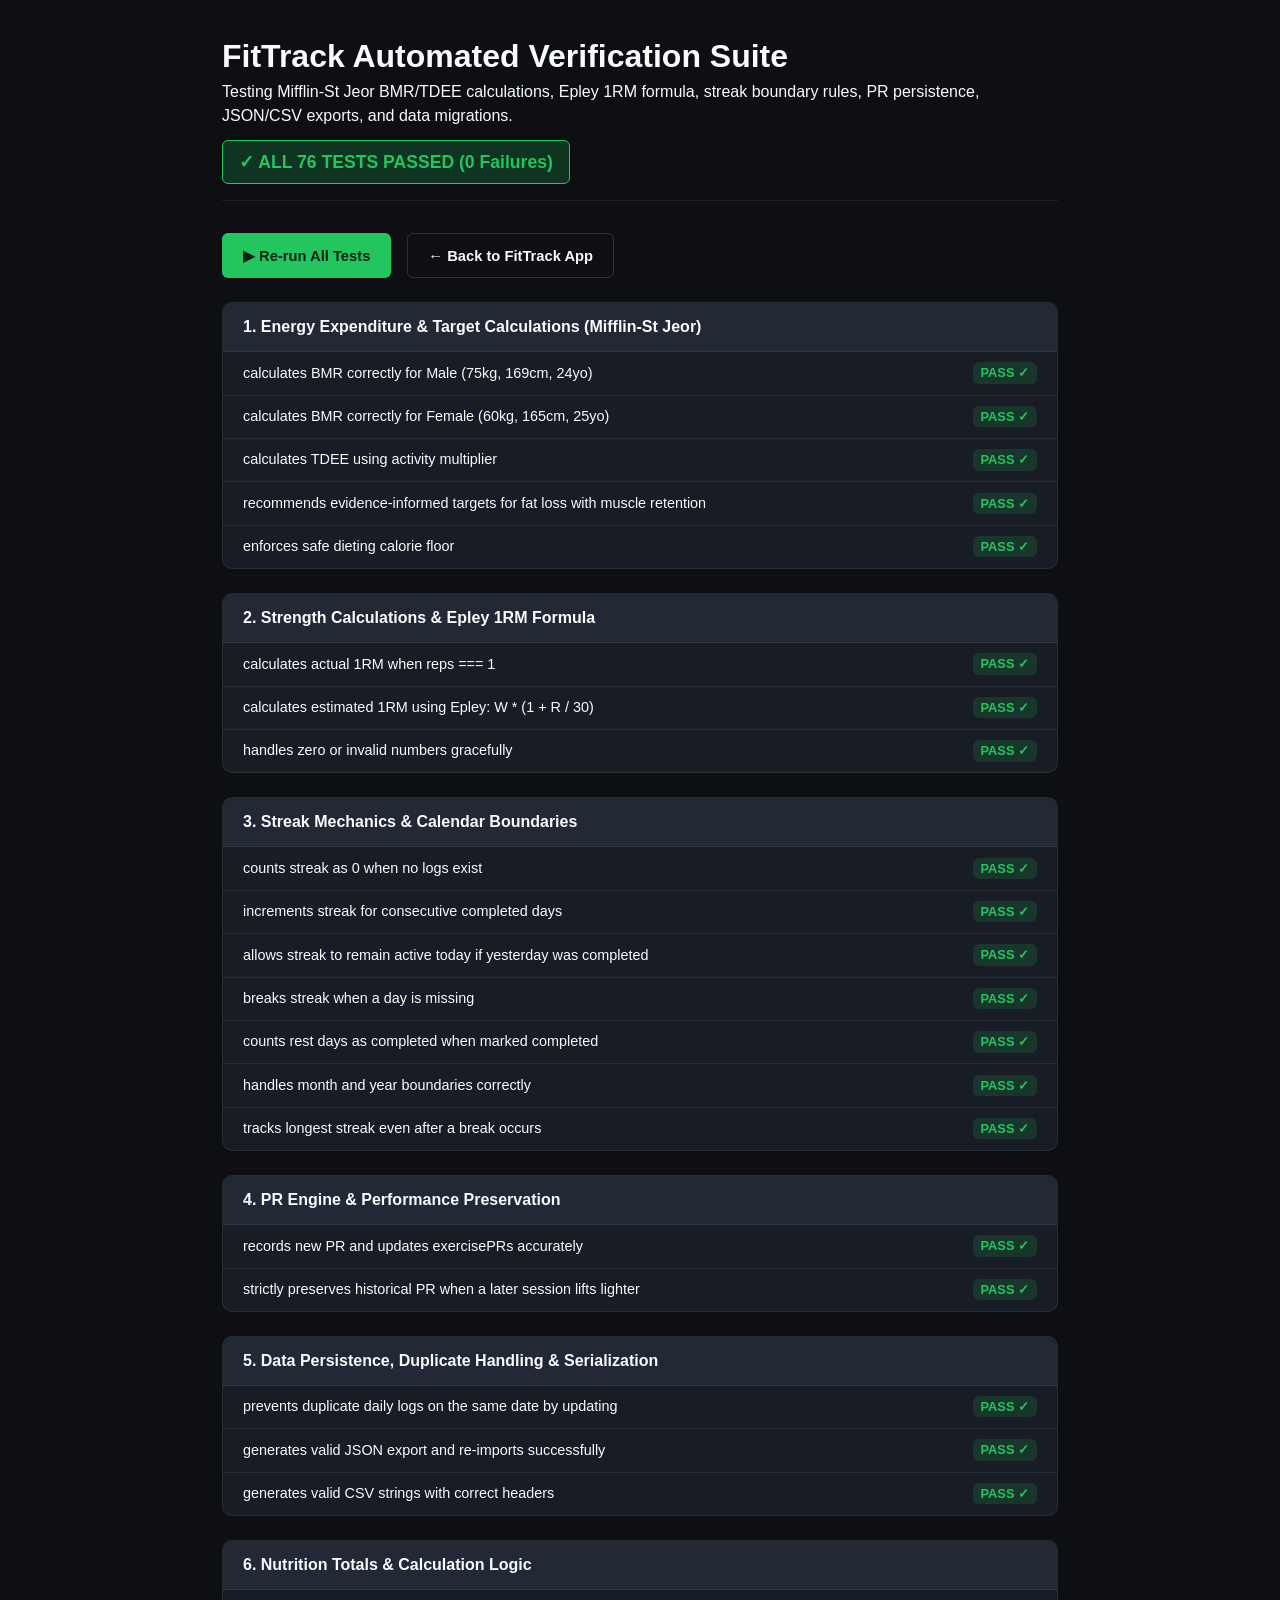
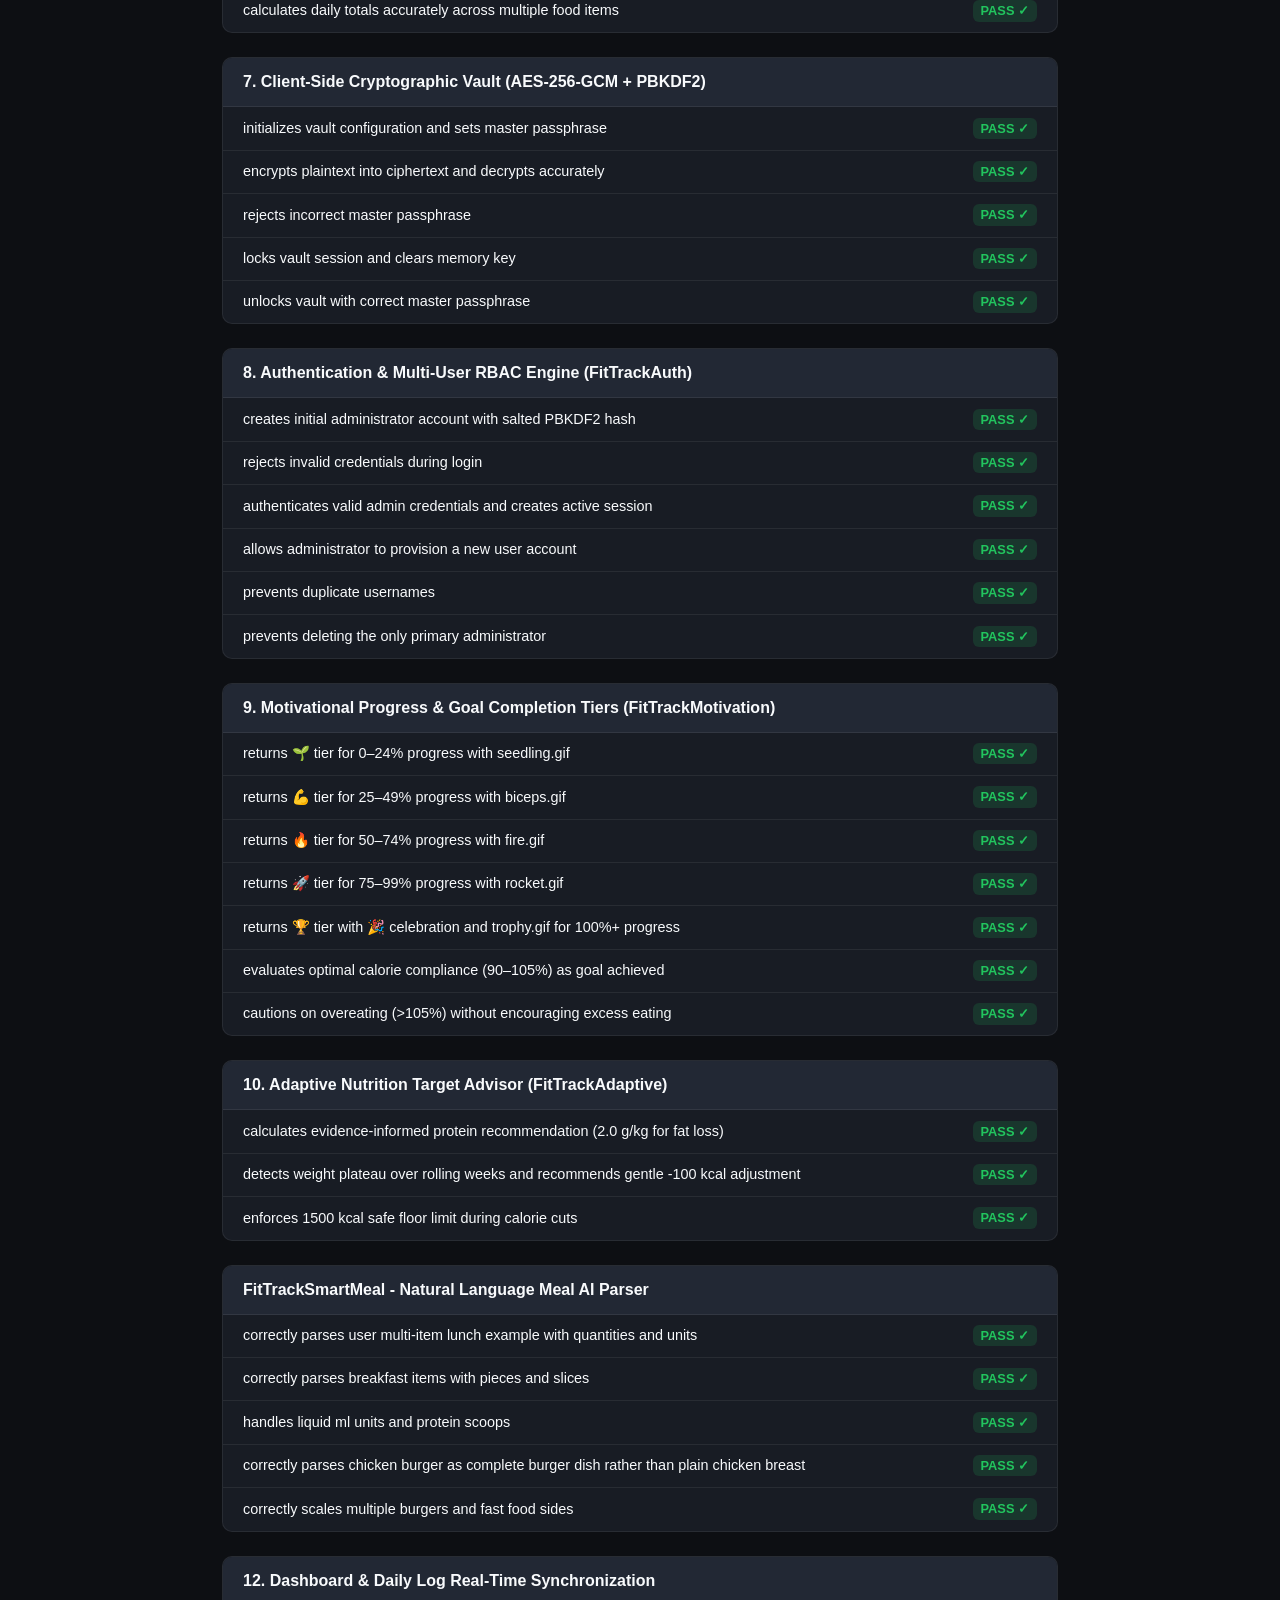
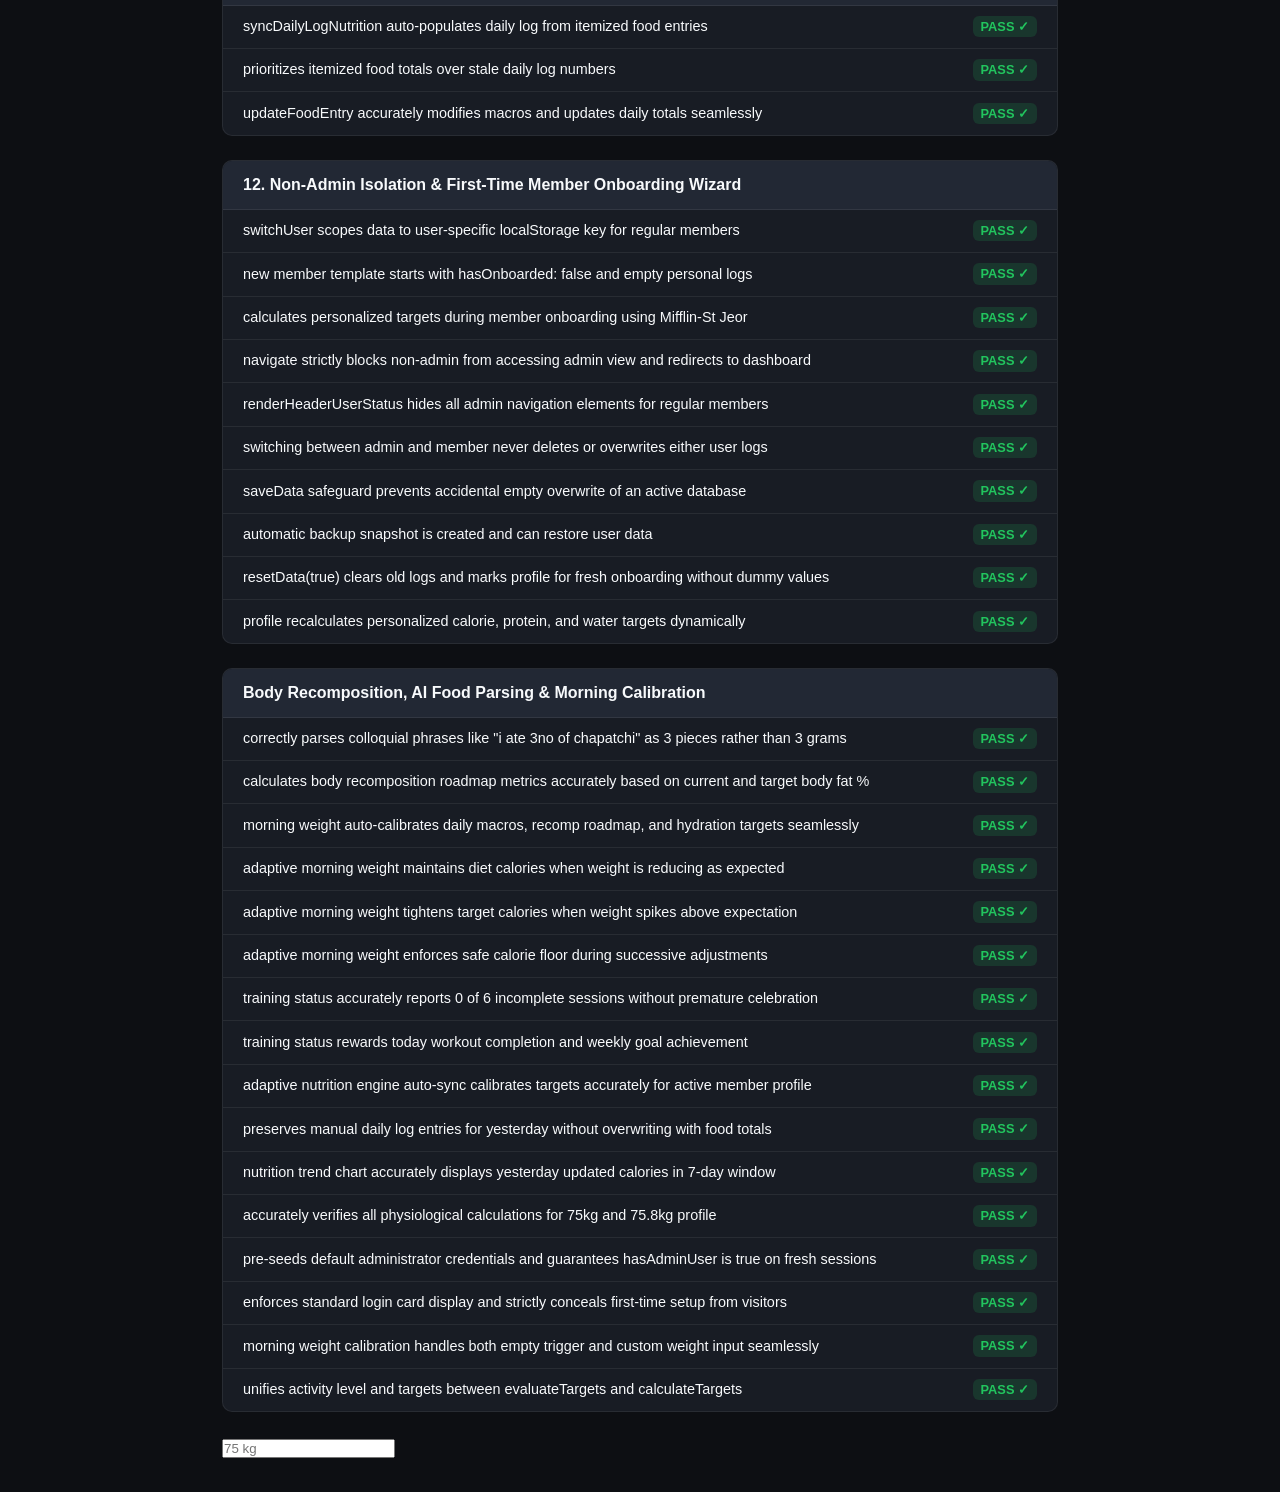
==== commit 93483585: "fix: morning weight calibration, nutrition calculation sync, and secure admin login" ====
--- a/tests.html
+++ b/tests.html
@@ -1209,6 +1209,62 @@
         assertEquals(t2.recomp.targetWeight, 65.7, 'Target weight at 10% BF is 65.7 kg');
         assertEquals(t2.recomp.fatMassToLose, 10.1, 'Fat to lose is 10.1 kg');
       });
+
+      it('pre-seeds default administrator credentials and guarantees hasAdminUser is true on fresh sessions', () => {
+        localStorage.removeItem('fittrack_users_v1');
+        const users = FitTrackAuth.getUsers();
+        assert(users.length >= 1, 'Default admin pre-seeded when localStorage is empty');
+        assertEquals(users[0].username, 'admin', 'Default admin username is admin');
+        assertEquals(users[0].role, 'admin', 'Default admin has administrator role');
+        assert(FitTrackAuth.hasAdminUser(), 'hasAdminUser is always true');
+      });
+
+      it('enforces standard login card display and strictly conceals first-time setup from visitors', () => {
+        const app = new FitTrackApp();
+        localStorage.removeItem('fittrack_session_v1');
+        app.renderLoginView();
+        const stdCard = document.getElementById('card-standard-login');
+        const setupCard = document.getElementById('card-first-time-setup');
+        if (stdCard) assertEquals(stdCard.style.display, 'block', 'Standard login card is visible');
+        if (setupCard) assertEquals(setupCard.style.display, 'none', 'First-time setup card is hidden');
+      });
+
+      it('morning weight calibration handles both empty trigger and custom weight input seamlessly', () => {
+        const app = new FitTrackApp();
+        app.store.data.profile.weight = 75.8;
+        app.store.data.profile.goal = 'fat_loss';
+        let input = document.getElementById('dash-morning-weight-input');
+        if (!input) {
+          input = document.createElement('input');
+          input.id = 'dash-morning-weight-input';
+          document.body.appendChild(input);
+        }
+        input.value = '';
+        app.handleMorningWeightSubmit();
+        assertEquals(app.store.data.profile.weight, 75.8, 'Calibrates with existing weight when input is blank');
+
+        input.value = '75.5';
+        app.handleMorningWeightSubmit();
+        assertEquals(app.store.data.profile.weight, 75.5, 'Updates to 75.5 kg when custom weight is entered');
+        const todayStr = FitTrackCalc.formatDateLocal();
+        const todayLog = app.store.getDailyLog(todayStr);
+        assertEquals(todayLog.weight, 75.5, 'Daily log weight updated to 75.5 kg');
+      });
+
+      it('unifies activity level and targets between evaluateTargets and calculateTargets', () => {
+        const app = new FitTrackApp();
+        app.store.data.measurements = [];
+        app.store.data.profile = {
+          weight: 75.8,
+          height: 169,
+          age: 24,
+          sex: 'male',
+          goal: 'fat_loss'
+        };
+        const baseline = FitTrackCalc.calculateTargets(app.store.data.profile);
+        const evalResult = FitTrackAdaptive.evaluateTargets(app.store);
+        assertEquals(baseline.targetCalories, evalResult.recommendedCalories, 'Target calories match between baseline and adaptive evaluation');
+      });
     });
 
     // Run and render results sequentially in exact declaration order
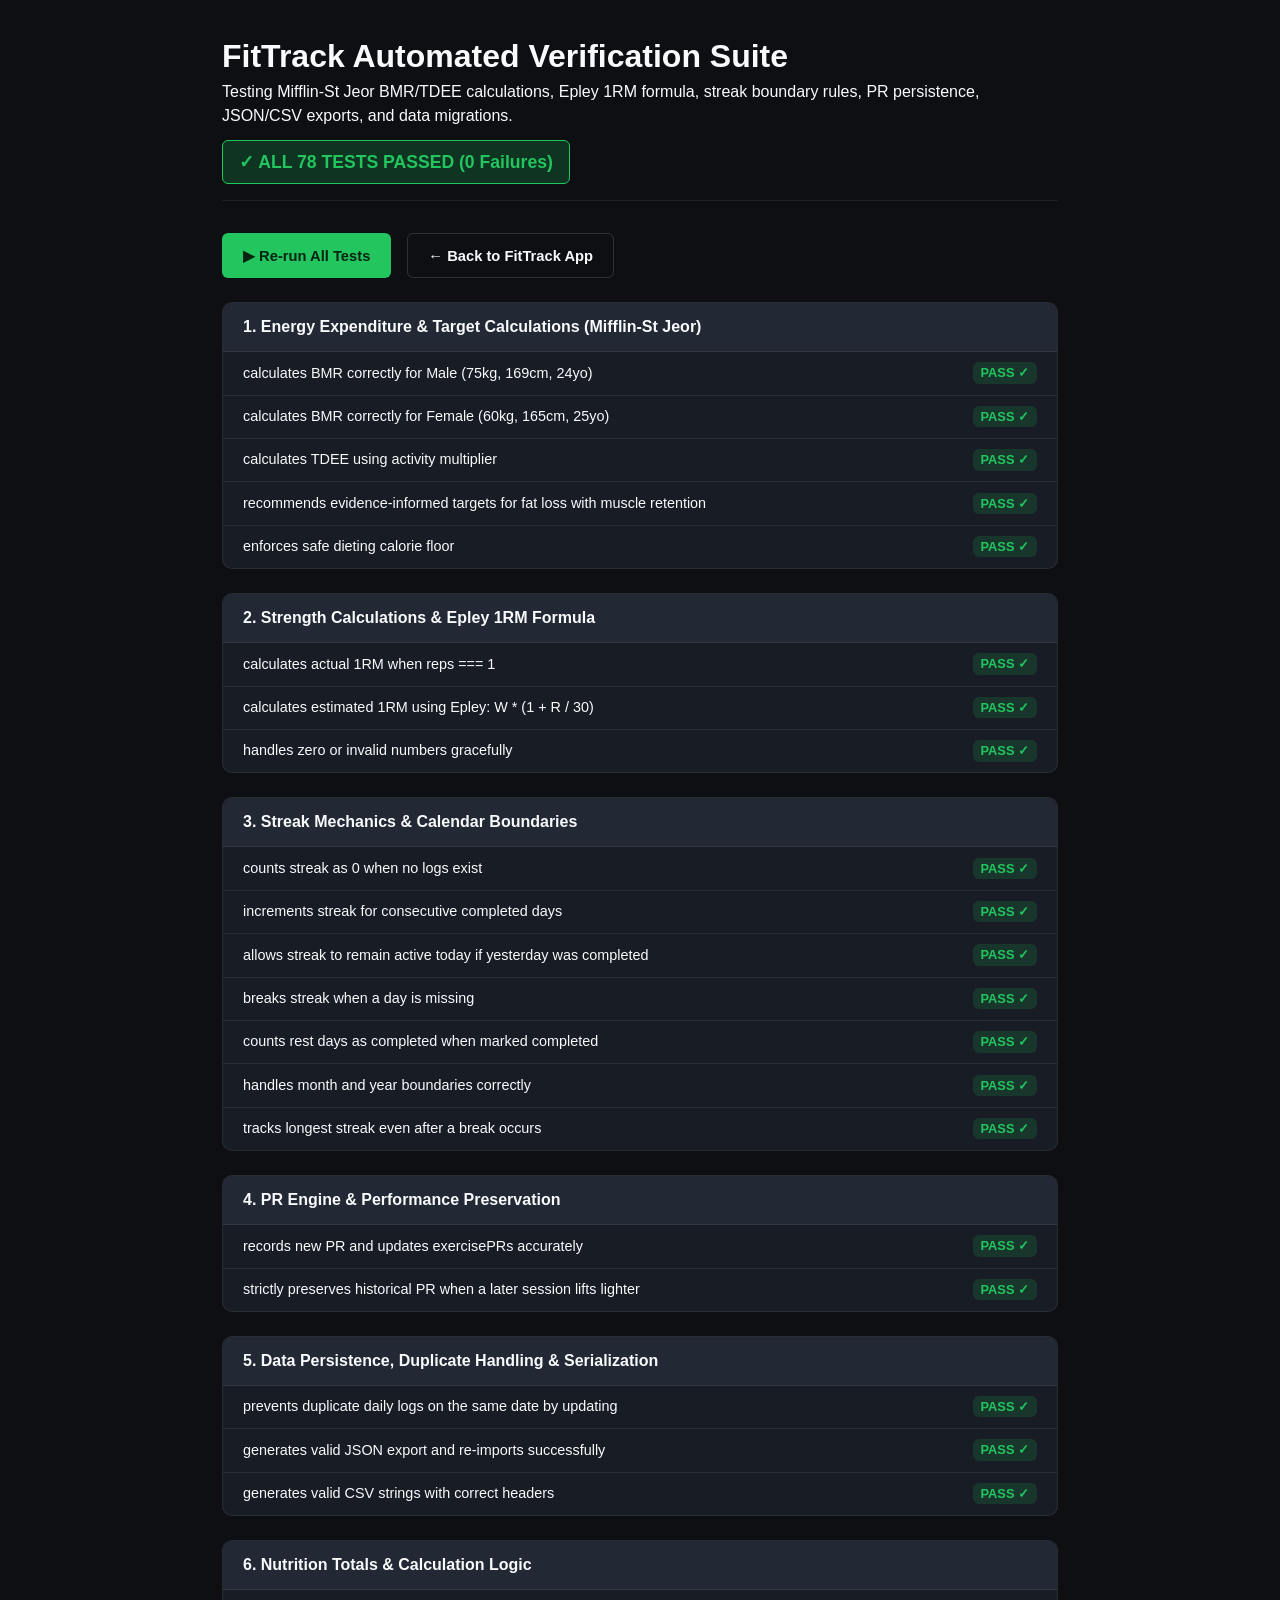
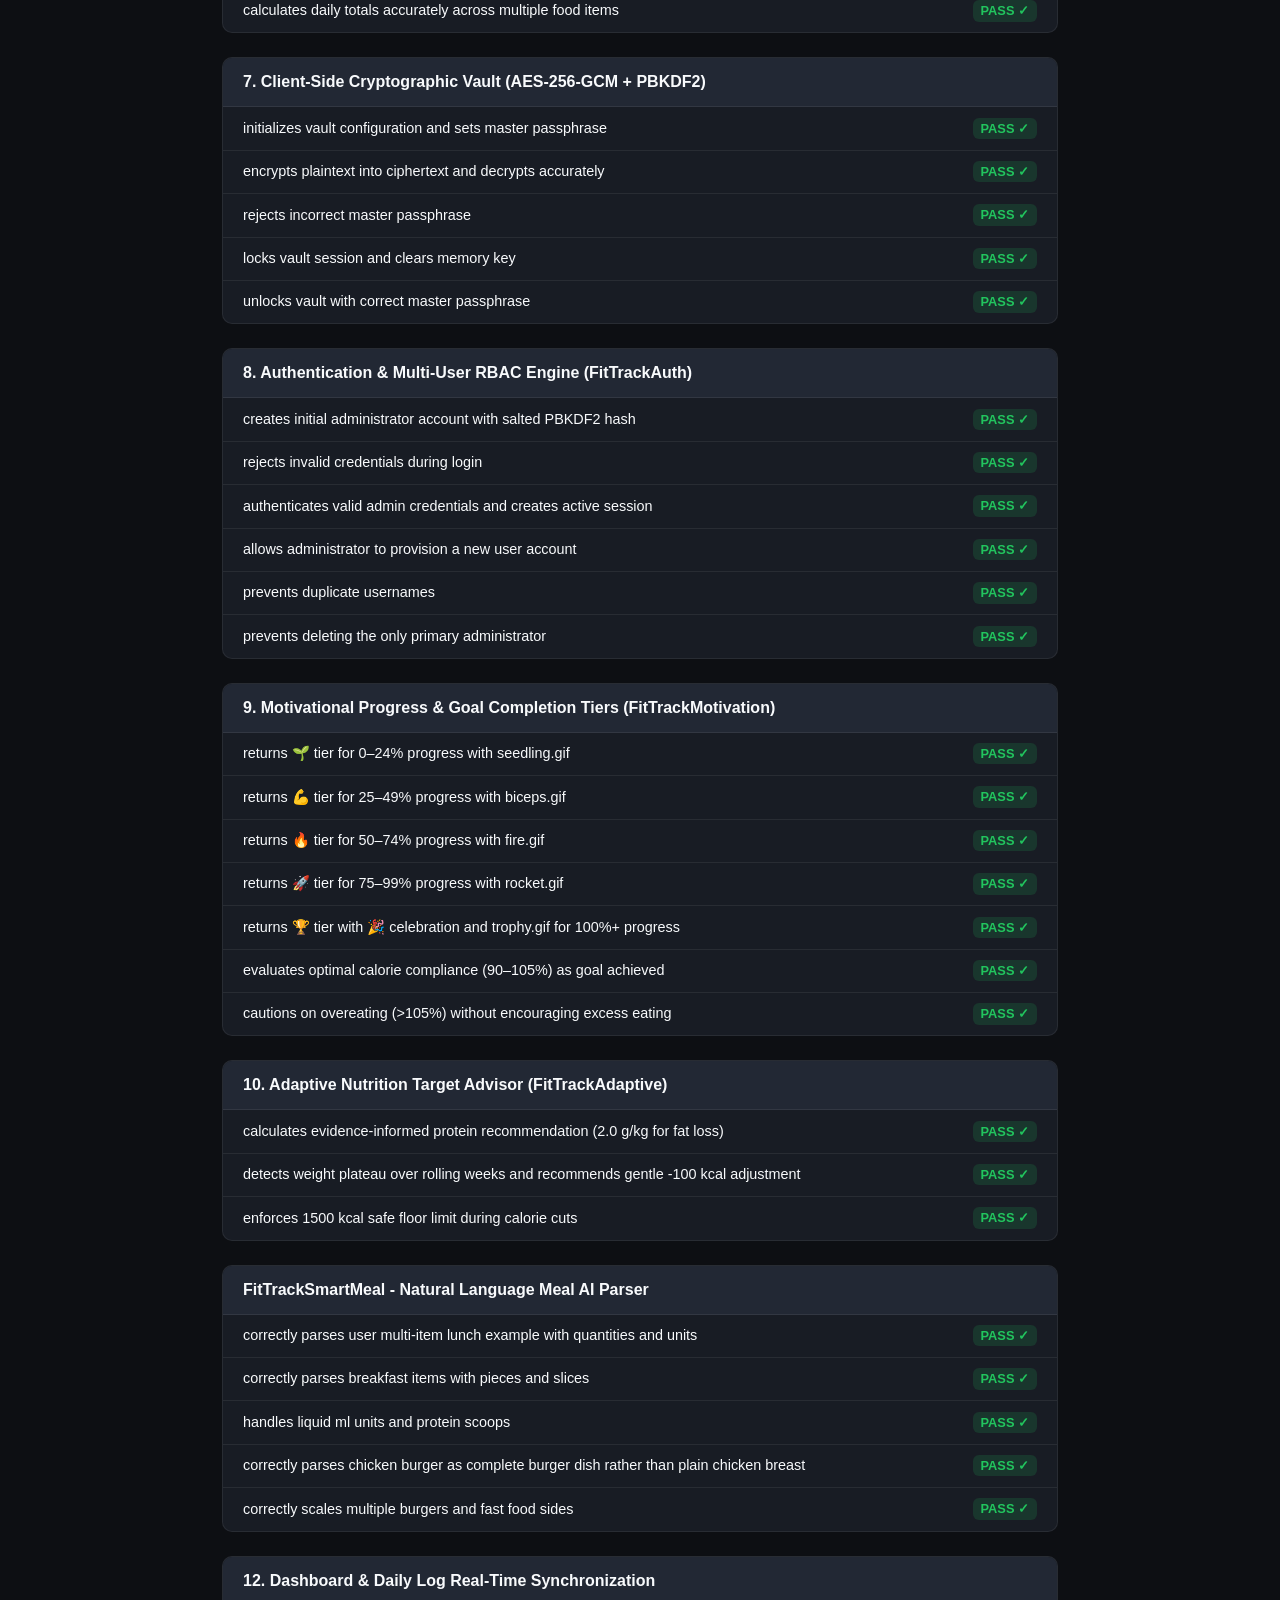
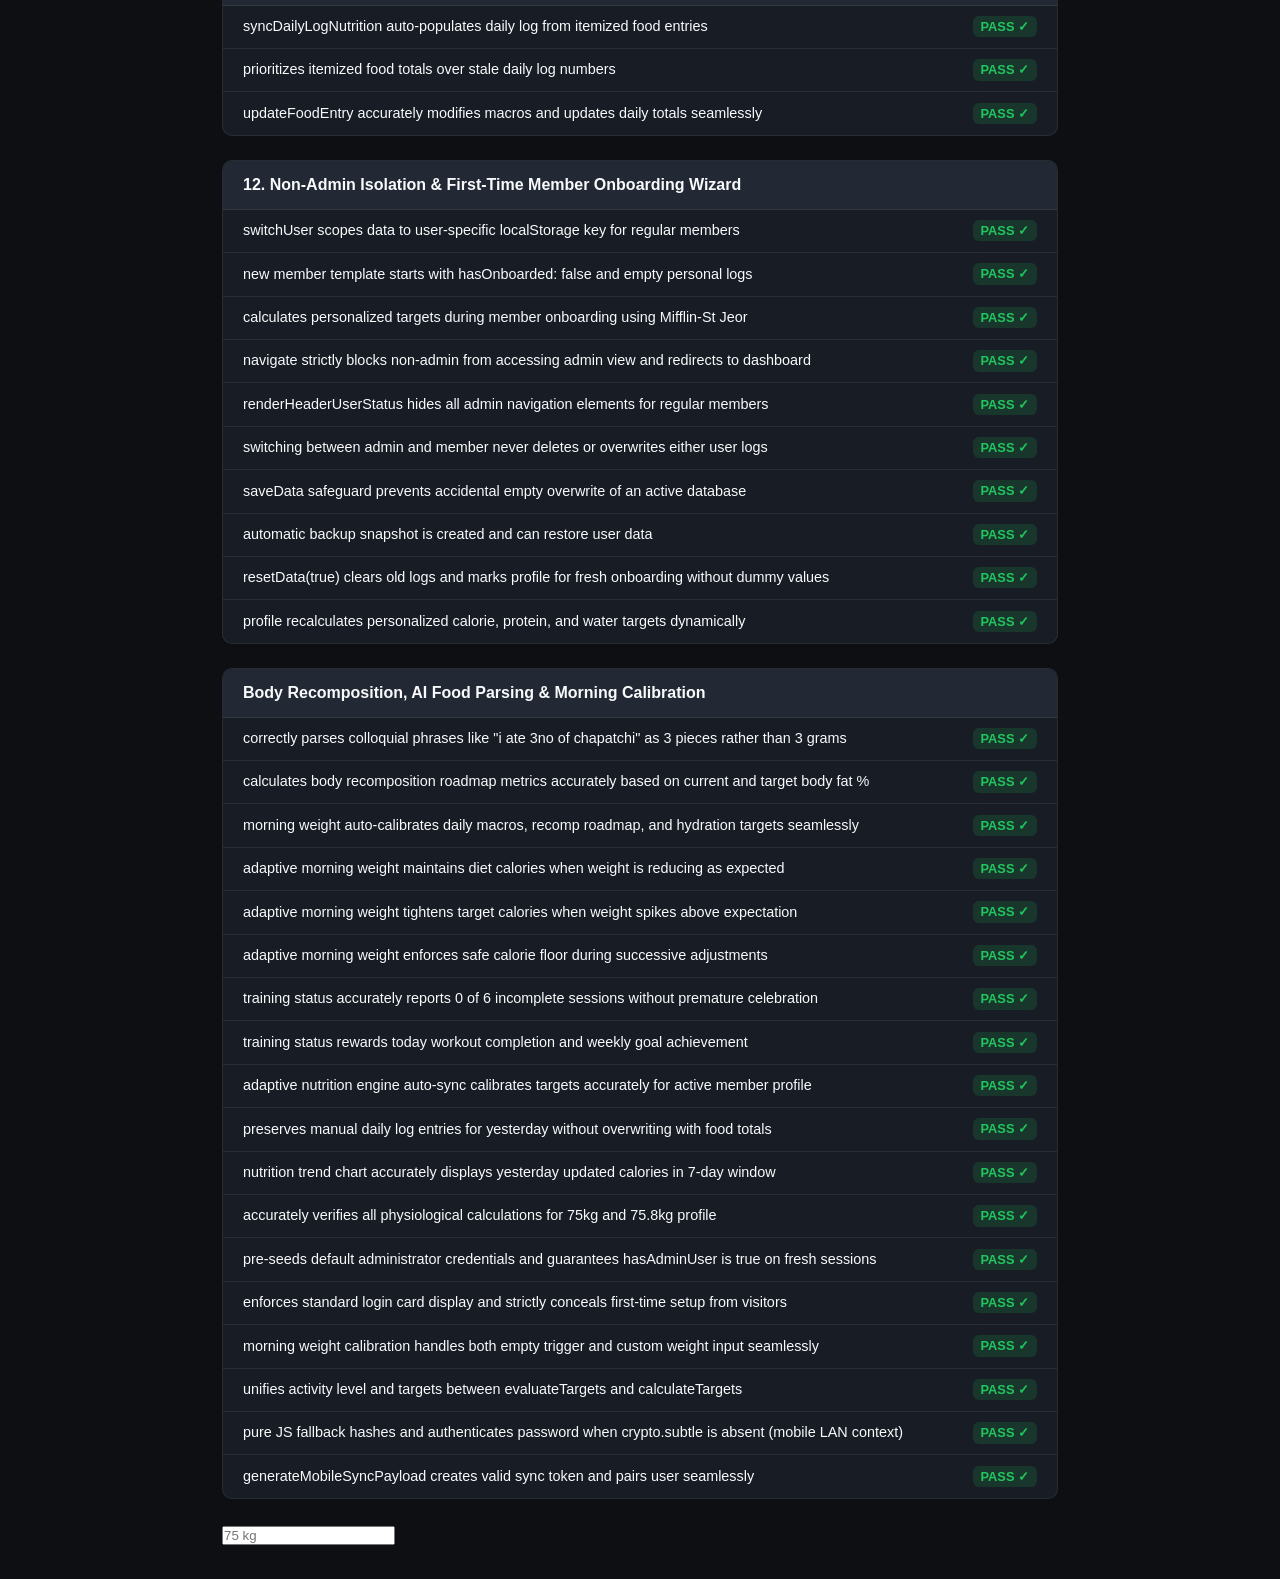
==== commit f1f6883c: "Fix mobile login, seamless multi-device sync, and zero-setup deployment" ====
--- a/tests.html
+++ b/tests.html
@@ -1265,6 +1265,22 @@
         const evalResult = FitTrackAdaptive.evaluateTargets(app.store);
         assertEquals(baseline.targetCalories, evalResult.recommendedCalories, 'Target calories match between baseline and adaptive evaluation');
       });
+
+      it('pure JS fallback hashes and authenticates password when crypto.subtle is absent (mobile LAN context)', async () => {
+        const salt = 'a1b2c3d4e5f60718293a4b5c6d7e8f90';
+        const rawHash = FitTrackAuth._pbkdf2Sha256('admin123', salt, 1000);
+        assert(rawHash.length === 64, 'Generated 64 hex characters for SHA-256');
+        assert(typeof rawHash === 'string', 'Returns string hex hash');
+      });
+
+      it('generateMobileSyncPayload creates valid sync token and pairs user seamlessly', () => {
+        const app = new FitTrackApp();
+        const testUser = { username: 'test_sync_user', displayName: 'Sync Tester', role: 'user' };
+        localStorage.setItem(FitTrackAuth.SESSION_STORAGE_KEY, JSON.stringify({ user: testUser }));
+        const payload = app.generateMobileSyncPayload();
+        assert(payload && payload.token, 'Generated non-empty token');
+        assert(payload.fullUrl.includes('#sync='), 'Payload URL contains #sync=');
+      });
     });
 
     // Run and render results sequentially in exact declaration order
